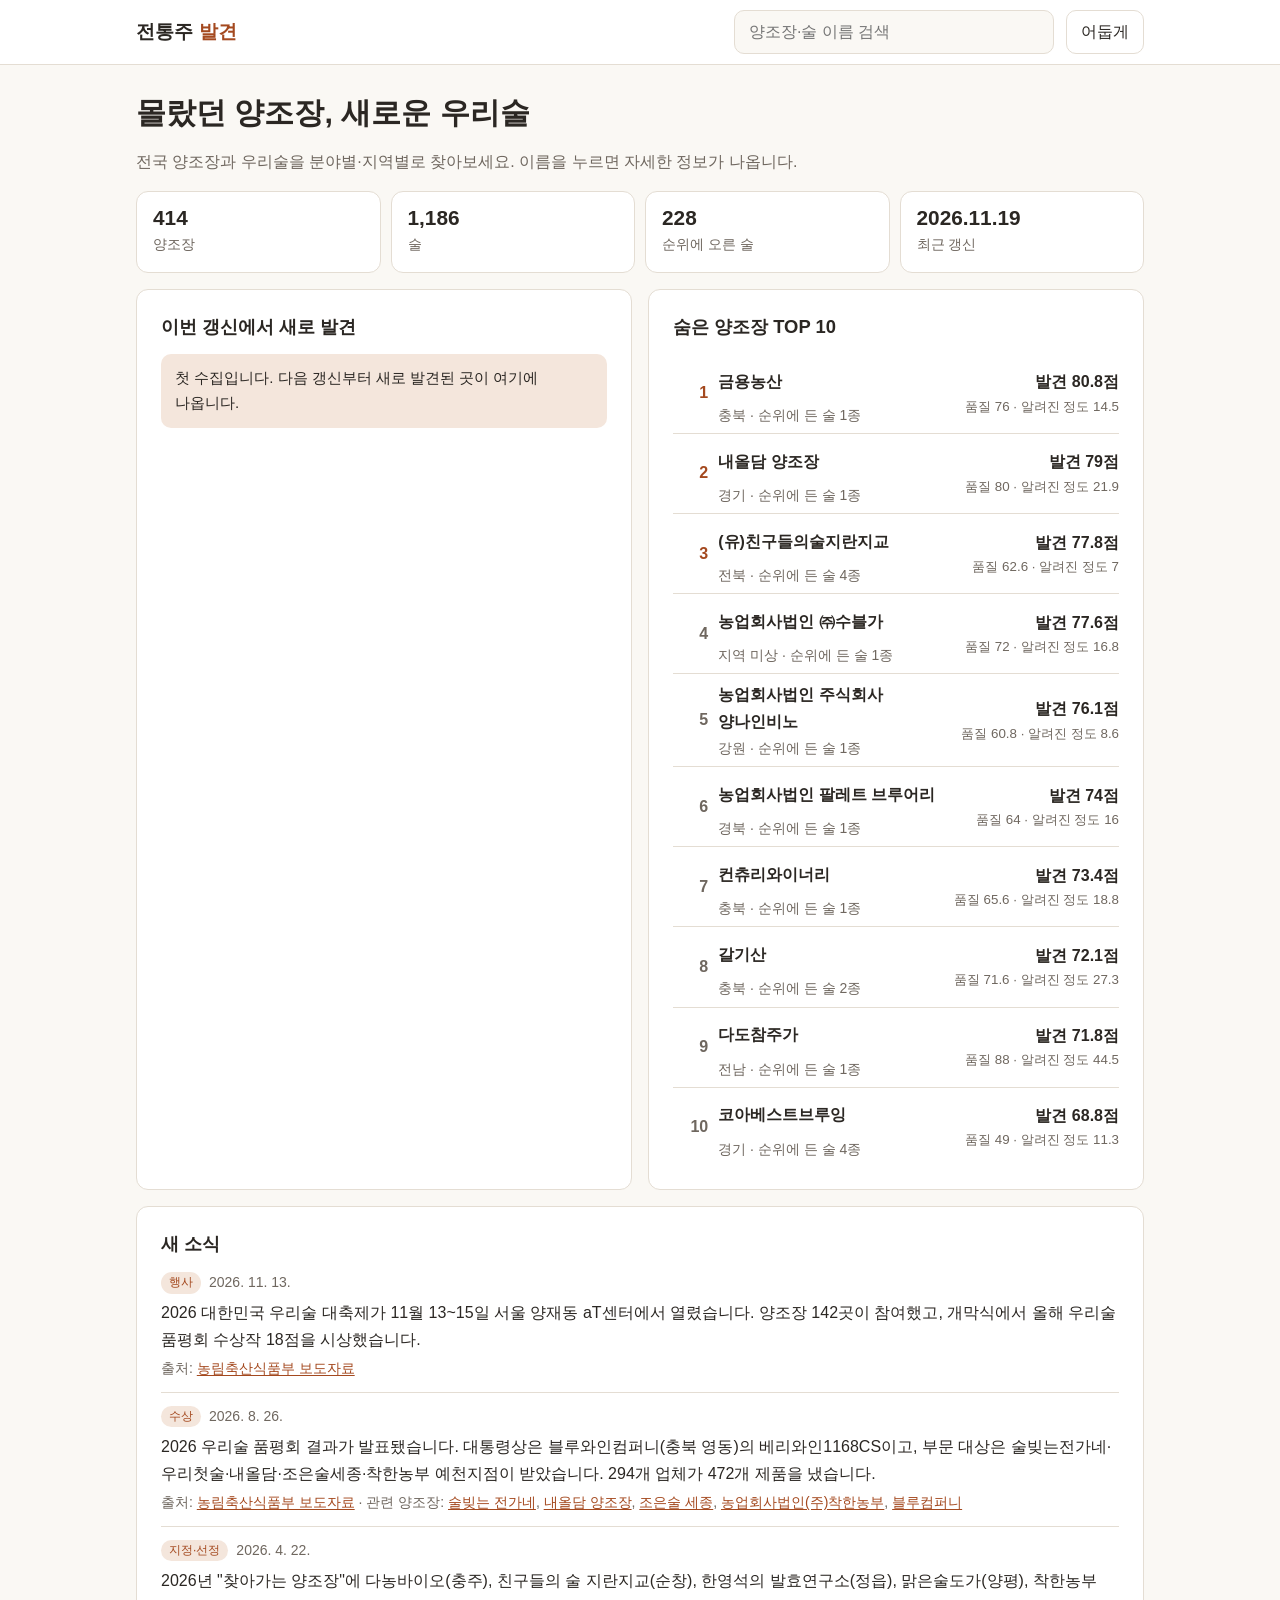
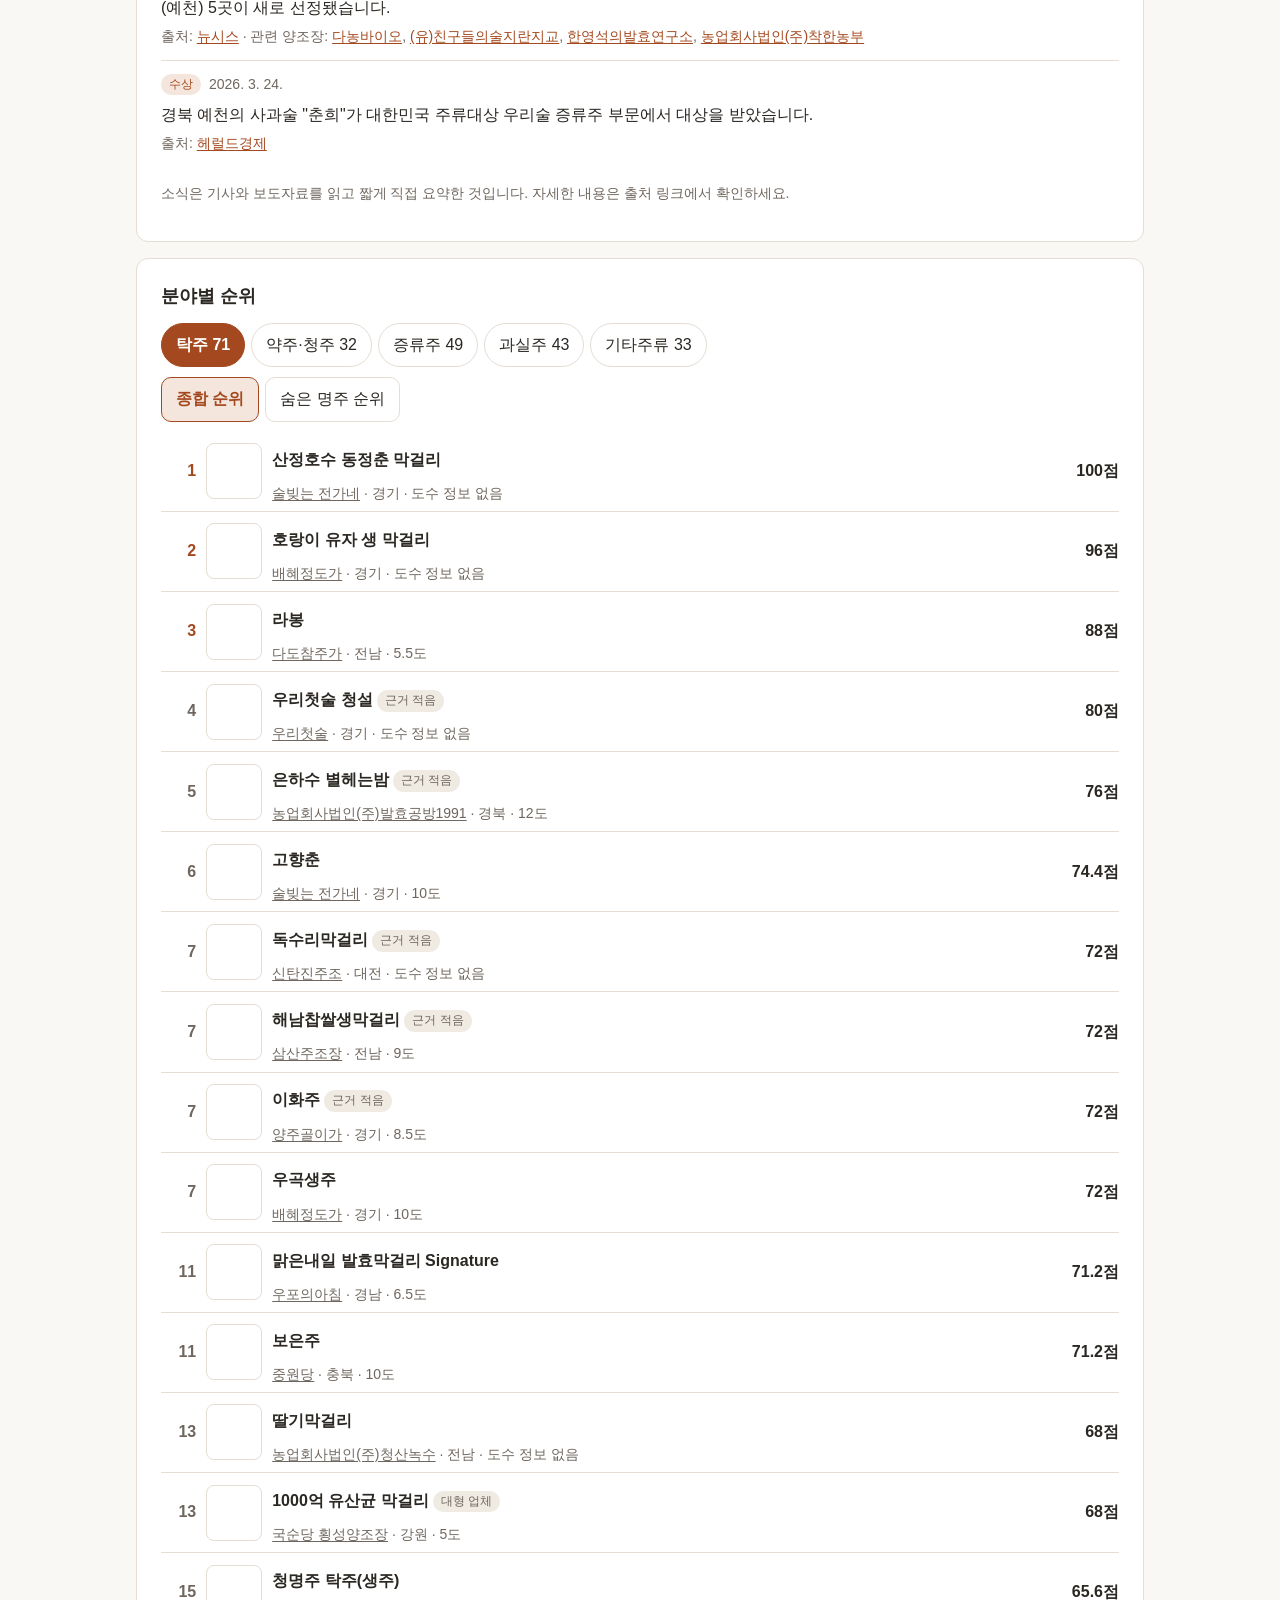
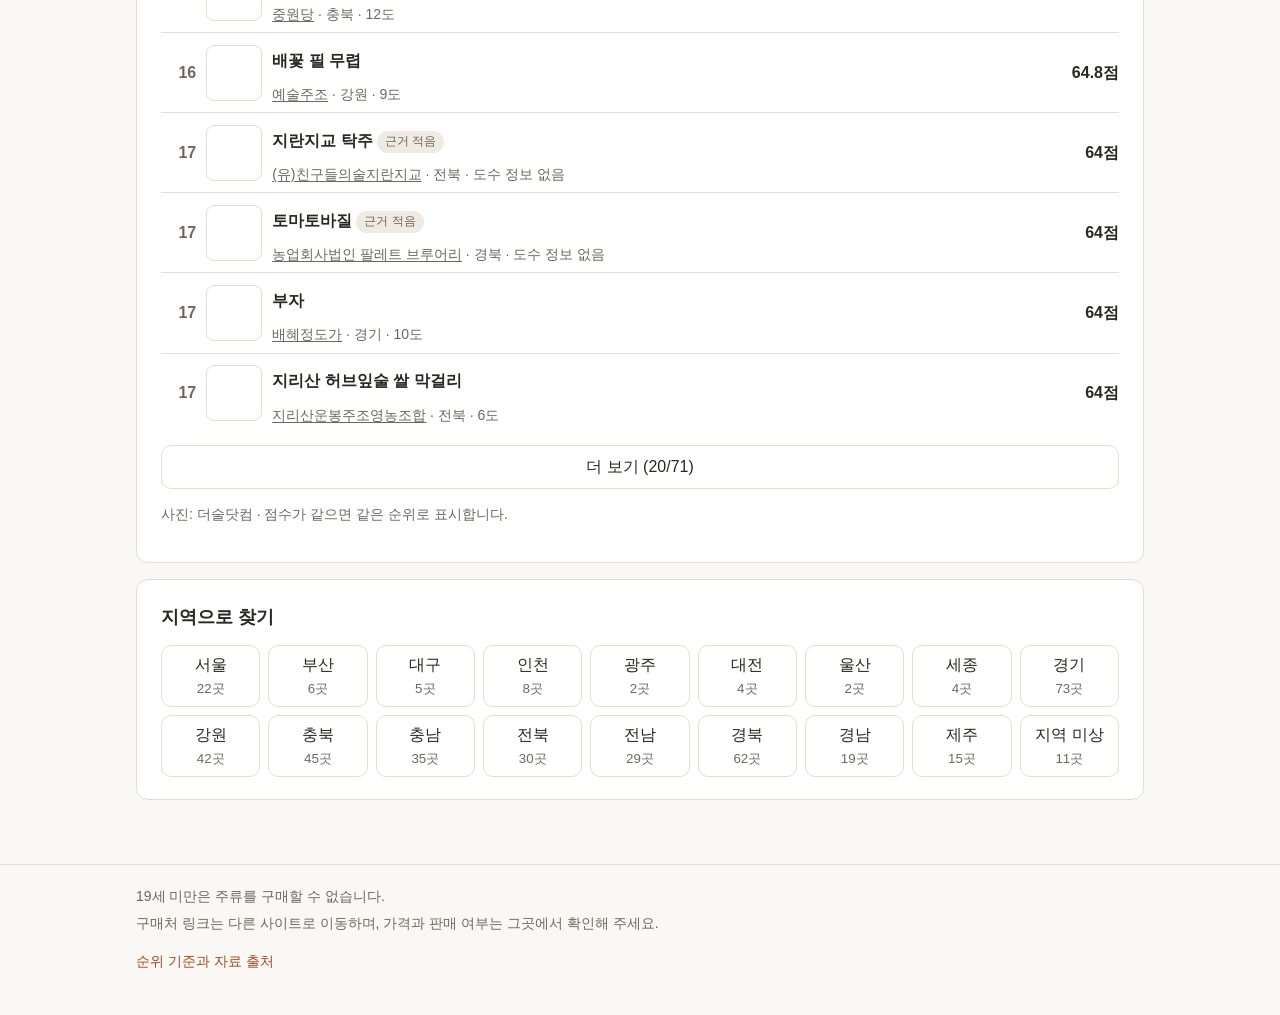
==== index.html @ 8125f9d7 "Add files via upload" ====
<!DOCTYPE html>
<html lang="ko">
<head>
  <meta charset="utf-8">
  <meta name="viewport" content="width=device-width, initial-scale=1">
  <title>전통주 발견 — 몰랐던 양조장과 우리술 찾기</title>
  <meta name="description" content="전국 양조장과 우리술을 분야별·지역별로 찾아보는 대시보드">
  <script>
    (function () {
      var theme = null;
      try { theme = localStorage.getItem('sool-theme'); } catch (e) { theme = null; }
      if (theme !== 'dark' && theme !== 'light') {
        theme = window.matchMedia && window.matchMedia('(prefers-color-scheme: dark)').matches ? 'dark' : 'light';
      }
      document.documentElement.setAttribute('data-theme', theme);
    })();
  </script>
  <link rel="icon" href="data:,">
  <link rel="stylesheet" href="css/style.css">
</head>
<body>
  <header class="site-header">
    <div class="wrap">
      <a class="site-name" href="index.html">전통주 <span>발견</span></a>
      <div class="search-box">
        <label>
          <span class="muted small" hidden>검색</span>
          <input id="search" type="search" placeholder="양조장·술 이름 검색" aria-label="양조장 또는 술 이름 검색" autocomplete="off">
        </label>
      </div>
      <button id="theme-toggle" class="icon-btn" type="button" aria-label="어두운 화면으로 바꾸기">어둡게</button>
    </div>
  </header>

  <main id="main">
    <div class="wrap">
      <h1>몰랐던 양조장, 새로운 우리술</h1>
      <p class="muted" id="lead">자료를 불러오는 중입니다…</p>

      <section id="search-results" class="card" hidden aria-live="polite"></section>

      <section class="summary" id="summary" aria-label="요약"></section>

      <div class="grid-2">
        <section class="card" aria-labelledby="h-new">
          <h2 id="h-new">이번 갱신에서 새로 발견</h2>
          <div id="new-found"></div>
        </section>
        <section class="card" aria-labelledby="h-hidden">
          <h2 id="h-hidden">숨은 양조장 TOP 10</h2>
          <div id="hidden-breweries"></div>
        </section>
      </div>

      <section class="card" aria-labelledby="h-news">
        <h2 id="h-news">새 소식</h2>
        <div id="news"></div>
      </section>

      <section class="card" aria-labelledby="h-rank">
        <h2 id="h-rank">분야별 순위</h2>
        <div class="tabs" id="cat-tabs" role="tablist" aria-label="분야"></div>
        <div class="tabs sub" id="mode-tabs" role="tablist" aria-label="순위 종류"></div>
        <div id="rank-panel" role="tabpanel" tabindex="0"></div>
      </section>

      <section class="card" aria-labelledby="h-region">
        <h2 id="h-region">지역으로 찾기</h2>
        <div class="region-grid" id="region-grid"></div>
        <div id="region-result" aria-live="polite"></div>
      </section>
    </div>
  </main>

  <footer class="site-footer">
    <div class="wrap">
      <p>19세 미만은 주류를 구매할 수 없습니다.</p>
      <p>구매처 링크는 다른 사이트로 이동하며, 가격과 판매 여부는 그곳에서 확인해 주세요.</p>
      <a href="about.html">순위 기준과 자료 출처</a>
    </div>
  </footer>

  <script type="module" src="js/main-index.js"></script>
</body>
</html>
---- css/style.css ----
:root {
  --bg: #faf8f4;
  --card-bg: #ffffff;
  --text: #2b2723;
  --muted: #6f675f;
  --accent: #a4491f;
  --accent-soft: #f4e6dc;
  --border: #e4ddd3;
  --badge-bg: #efeae2;
  --focus: #1f5fa4;
  --photo-bg: #ffffff;
}

[data-theme='dark'] {
  --bg: #1b1917;
  --card-bg: #24211e;
  --text: #ebe6df;
  --muted: #a69d92;
  --accent: #e6935f;
  --accent-soft: #3a2a20;
  --border: #3a3530;
  --badge-bg: #322e2a;
  --focus: #8dbcf0;
  --photo-bg: #f3efe9;
}

* {
  box-sizing: border-box;
}

html {
  -webkit-text-size-adjust: 100%;
}

body {
  margin: 0;
  background: var(--bg);
  color: var(--text);
  font-family: -apple-system, BlinkMacSystemFont, 'Apple SD Gothic Neo', 'Pretendard', 'Noto Sans KR', sans-serif;
  font-size: 1rem;
  line-height: 1.65;
  word-break: keep-all;
  overflow-wrap: anywhere;
}

a {
  color: var(--accent);
  text-decoration: none;
}

a:hover {
  text-decoration: underline;
}

:focus-visible {
  outline: 3px solid var(--focus);
  outline-offset: 2px;
  border-radius: 4px;
}

.wrap {
  max-width: 1040px;
  margin: 0 auto;
  padding: 0 16px;
}

/* 머리 */
.site-header {
  border-bottom: 1px solid var(--border);
  background: var(--card-bg);
}

.site-header .wrap {
  display: flex;
  flex-wrap: wrap;
  align-items: center;
  gap: 8px 12px;
  padding-top: 10px;
  padding-bottom: 10px;
}

.site-name {
  display: inline-flex;
  align-items: center;
  gap: 0.3em;
  min-height: 44px;
  margin-right: auto;
  color: var(--text);
  font-size: 1.2rem;
  font-weight: 700;
}

.site-name span {
  color: var(--accent);
}

.search-box {
  order: 3;
  flex: 1 1 100%;
}

.search-box input {
  width: 100%;
  min-height: 44px;
  padding: 8px 14px;
  border: 1px solid var(--border);
  border-radius: 10px;
  background: var(--bg);
  color: var(--text);
  font: inherit;
}

.icon-btn,
.btn {
  min-height: 44px;
  padding: 8px 14px;
  border: 1px solid var(--border);
  border-radius: 10px;
  background: var(--card-bg);
  color: var(--text);
  font: inherit;
  cursor: pointer;
}

.btn:hover,
.icon-btn:hover {
  border-color: var(--accent);
}

main {
  padding: 20px 0 48px;
}

h1 {
  margin: 8px 0 4px;
  font-size: 1.6rem;
  line-height: 1.3;
}

h2 {
  margin: 0 0 12px;
  font-size: 1.15rem;
}

h3 {
  margin: 20px 0 8px;
  font-size: 1rem;
}

.muted {
  color: var(--muted);
}

.small {
  font-size: 0.875rem;
}

/* 요약 줄 */
.summary {
  display: grid;
  grid-template-columns: repeat(2, minmax(0, 1fr));
  gap: 10px;
  margin-bottom: 16px;
}

.stat {
  padding: 14px 16px;
  border: 1px solid var(--border);
  border-radius: 12px;
  background: var(--card-bg);
}

.stat b {
  display: block;
  font-size: clamp(1.05rem, 5.2vw, 1.3rem);
  line-height: 1.2;
  font-variant-numeric: tabular-nums;
}

.stat span {
  color: var(--muted);
  font-size: 0.875rem;
}

/* 카드 */
.card {
  margin-bottom: 16px;
  padding: 18px 16px;
  border: 1px solid var(--border);
  border-radius: 12px;
  background: var(--card-bg);
}

.grid-2 {
  display: grid;
  grid-template-columns: minmax(0, 1fr);
  gap: 16px;
}

.grid-2 .card {
  margin-bottom: 0;
}

.grid-2 {
  margin-bottom: 16px;
}

.notice {
  margin: 0;
  padding: 12px 14px;
  border-radius: 10px;
  background: var(--accent-soft);
  font-size: 0.9375rem;
}

/* 탭 */
.tabs {
  display: flex;
  gap: 6px;
  margin-bottom: 10px;
  overflow-x: auto;
  -webkit-overflow-scrolling: touch;
}

.tab {
  flex: 0 0 auto;
  min-height: 44px;
  padding: 8px 14px;
  border: 1px solid var(--border);
  border-radius: 999px;
  background: var(--card-bg);
  color: var(--text);
  font: inherit;
  cursor: pointer;
  white-space: nowrap;
}

.tab[aria-selected='true'] {
  border-color: var(--accent);
  background: var(--accent);
  color: var(--card-bg);
  font-weight: 600;
}

.tabs.sub .tab {
  border-radius: 10px;
}

.tabs.sub .tab[aria-selected='true'] {
  background: var(--accent-soft);
  color: var(--accent);
}

/* 순위 목록 */
.rank-list {
  margin: 0;
  padding: 0;
  list-style: none;
}

.rank-row {
  display: grid;
  grid-template-columns: 1.6rem minmax(0, 1fr);
  gap: 4px 10px;
  align-items: center;
  padding: 6px 0;
  border-top: 1px solid var(--border);
}

.rank-row:first-child {
  border-top: 0;
}

.rank-no {
  color: var(--muted);
  font-weight: 700;
  font-variant-numeric: tabular-nums;
  text-align: right;
}

.rank-row:nth-child(-n + 3) .rank-no {
  color: var(--accent);
}

/* 좁은 화면: 점수를 이름 아래에 둔다. 넓은 화면에서는 오른쪽 끝으로 보낸다. */
.rank-row.with-thumb {
  grid-template-columns: 1.6rem 48px minmax(0, 1fr);
  align-items: center;
}

.rank-row.with-thumb .rank-no,
.rank-row.with-thumb .thumb {
  grid-row: 1 / span 2;
}

.rank-row.with-thumb .score {
  grid-column: 3;
  text-align: left;
  color: var(--accent);
  font-size: 0.9375rem;
}

.thumb {
  display: block;
  width: 48px;
  height: 48px;
  border: 1px solid var(--border);
  border-radius: 8px;
  background: var(--photo-bg);
  overflow: hidden;
}

.thumb img,
.photo-frame img {
  display: block;
  width: 100%;
  height: 100%;
  object-fit: contain;
}

.photo {
  margin: 0 0 16px;
}

.photo-frame {
  display: block;
  width: 100%;
  max-width: 240px;
  aspect-ratio: 1 / 1;
  margin-bottom: 4px;
  border: 1px solid var(--border);
  border-radius: 12px;
  background: var(--photo-bg);
  overflow: hidden;
}

.rank-main a.name {
  display: inline-flex;
  align-items: center;
  min-height: 44px;
  padding: 2px 0;
  color: var(--text);
  font-weight: 600;
}

.rank-meta {
  color: var(--muted);
  font-size: 0.875rem;
}

.rank-meta a {
  color: var(--muted);
  text-decoration: underline;
  text-underline-offset: 2px;
}

.score {
  font-weight: 700;
  font-variant-numeric: tabular-nums;
  text-align: right;
  white-space: nowrap;
}

.rank-row > .score {
  grid-column: 2;
  text-align: left;
  white-space: normal;
  color: var(--accent);
  font-size: 0.9375rem;
}

.score small {
  display: block;
  white-space: normal;
  color: var(--muted);
  font-weight: 400;
}

.badge {
  display: inline-block;
  margin-left: 4px;
  padding: 1px 8px;
  border-radius: 999px;
  background: var(--badge-bg);
  color: var(--muted);
  font-size: 0.75rem;
  font-weight: 500;
  vertical-align: middle;
  white-space: nowrap;
}

.badge.accent {
  background: var(--accent-soft);
  color: var(--accent);
}

.more {
  display: block;
  width: 100%;
  margin-top: 12px;
}

/* 소식 */
.news-list {
  margin: 0;
  padding: 0;
  list-style: none;
}

.news-item {
  padding: 12px 0;
  border-top: 1px solid var(--border);
}

.news-item:first-child {
  border-top: 0;
  padding-top: 0;
}

.news-head {
  display: flex;
  flex-wrap: wrap;
  align-items: center;
  gap: 8px;
}

.news-head .badge {
  margin-left: 0;
}

.news-summary {
  margin: 6px 0 4px;
}

.news-item p:last-child {
  margin: 0;
}

.news-item a {
  text-decoration: underline;
  text-underline-offset: 2px;
}

/* 지역 */
.region-grid {
  display: grid;
  grid-template-columns: repeat(auto-fill, minmax(96px, 1fr));
  gap: 8px;
}

.region-btn {
  display: flex;
  flex-direction: column;
  align-items: center;
  justify-content: center;
  min-height: 56px;
  padding: 6px;
  border: 1px solid var(--border);
  border-radius: 10px;
  background: var(--card-bg);
  color: var(--text);
  font: inherit;
  cursor: pointer;
}

.region-btn small {
  color: var(--muted);
}

.region-btn[aria-pressed='true'] {
  border-color: var(--accent);
  background: var(--accent-soft);
}

.plain-list {
  margin: 12px 0 0;
  padding: 0;
  list-style: none;
}

.plain-list li {
  display: flex;
  flex-wrap: wrap;
  align-items: center;
  justify-content: space-between;
  gap: 2px 12px;
  min-height: 44px;
  padding: 8px 0;
  border-top: 1px solid var(--border);
}

.plain-list li:first-child {
  border-top: 0;
}

/* 상세 화면 */
.back {
  display: inline-flex;
  align-items: center;
  min-height: 44px;
}

.facts {
  display: grid;
  grid-template-columns: 6.5rem 1fr;
  gap: 8px 12px;
  margin: 0;
}

.facts dt {
  color: var(--muted);
}

.facts dd {
  margin: 0;
}

.table-wrap {
  overflow-x: auto;
}

table {
  width: 100%;
  border-collapse: collapse;
  font-size: 0.9375rem;
}

th,
td {
  padding: 8px 10px;
  border-bottom: 1px solid var(--border);
  text-align: left;
  vertical-align: top;
}

th {
  color: var(--muted);
  font-weight: 600;
  white-space: nowrap;
}

.bar {
  height: 8px;
  border-radius: 999px;
  background: var(--badge-bg);
  overflow: hidden;
}

.bar i {
  display: block;
  height: 100%;
  border-radius: 999px;
  background: var(--accent);
}

.sources {
  font-size: 0.875rem;
}

/* 바닥 */
.site-footer {
  border-top: 1px solid var(--border);
  padding: 20px 0 32px;
  color: var(--muted);
  font-size: 0.875rem;
}

.site-footer p {
  margin: 0 0 4px;
}

.site-footer a {
  display: inline-flex;
  align-items: center;
  min-height: 44px;
}

@media (min-width: 480px) {
  .rank-row {
    grid-template-columns: 2.2rem minmax(0, 1fr) auto;
  }

  .rank-row > .score {
    grid-column: auto;
    text-align: right;
    color: var(--text);
    font-size: 1rem;
  }

  .rank-row.with-thumb {
    grid-template-columns: 2.2rem 56px minmax(0, 1fr) auto;
  }

  .rank-row.with-thumb .rank-no,
  .rank-row.with-thumb .thumb {
    grid-row: auto;
  }

  .rank-row.with-thumb .score {
    grid-column: auto;
    text-align: right;
    color: var(--text);
    font-size: 1rem;
  }

  .thumb {
    width: 56px;
    height: 56px;
  }
}

@media (min-width: 720px) {
  .search-box {
    order: 0;
    flex: 0 1 320px;
  }

  .summary {
    grid-template-columns: repeat(4, minmax(0, 1fr));
  }

  .grid-2 {
    grid-template-columns: minmax(0, 1fr) minmax(0, 1fr);
  }

  h1 {
    font-size: 1.9rem;
  }

  .card {
    padding: 22px 24px;
  }
}

@media (prefers-reduced-motion: reduce) {
  * {
    scroll-behavior: auto !important;
    transition: none !important;
    animation: none !important;
  }
}
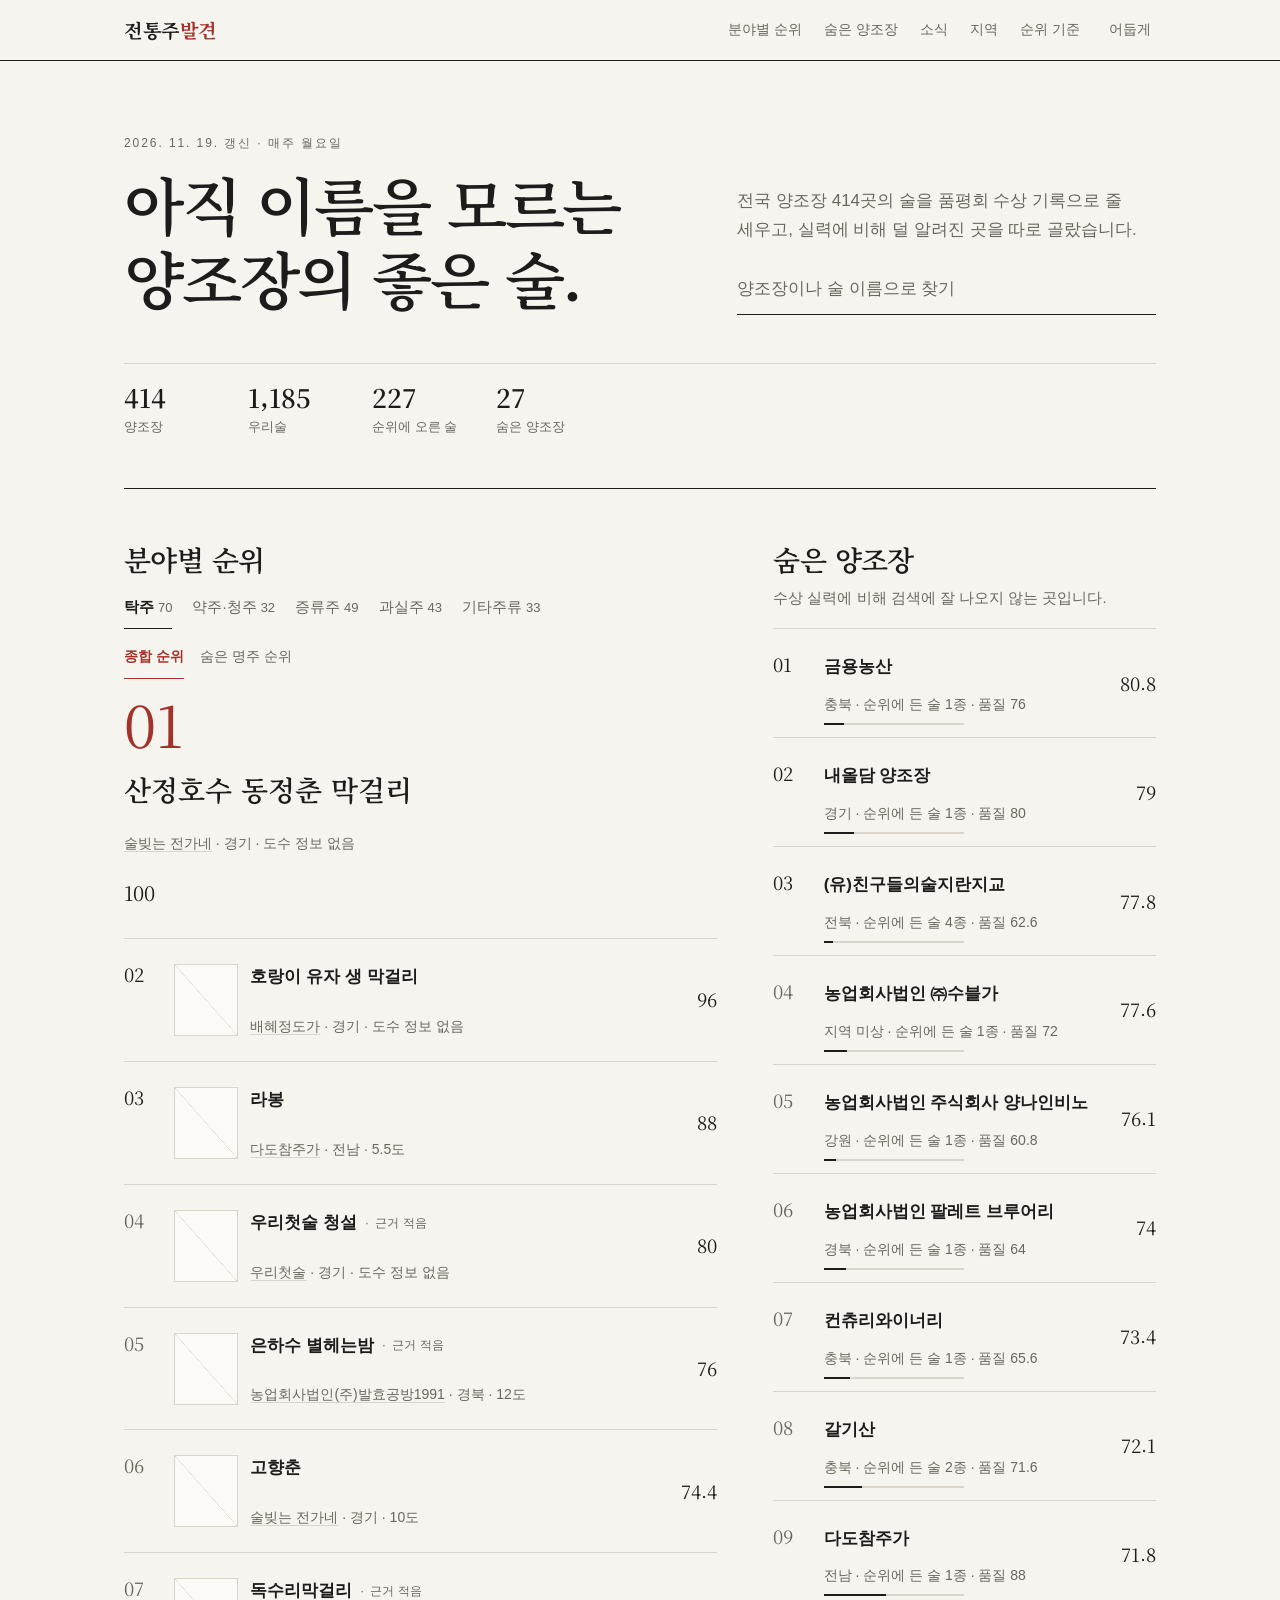
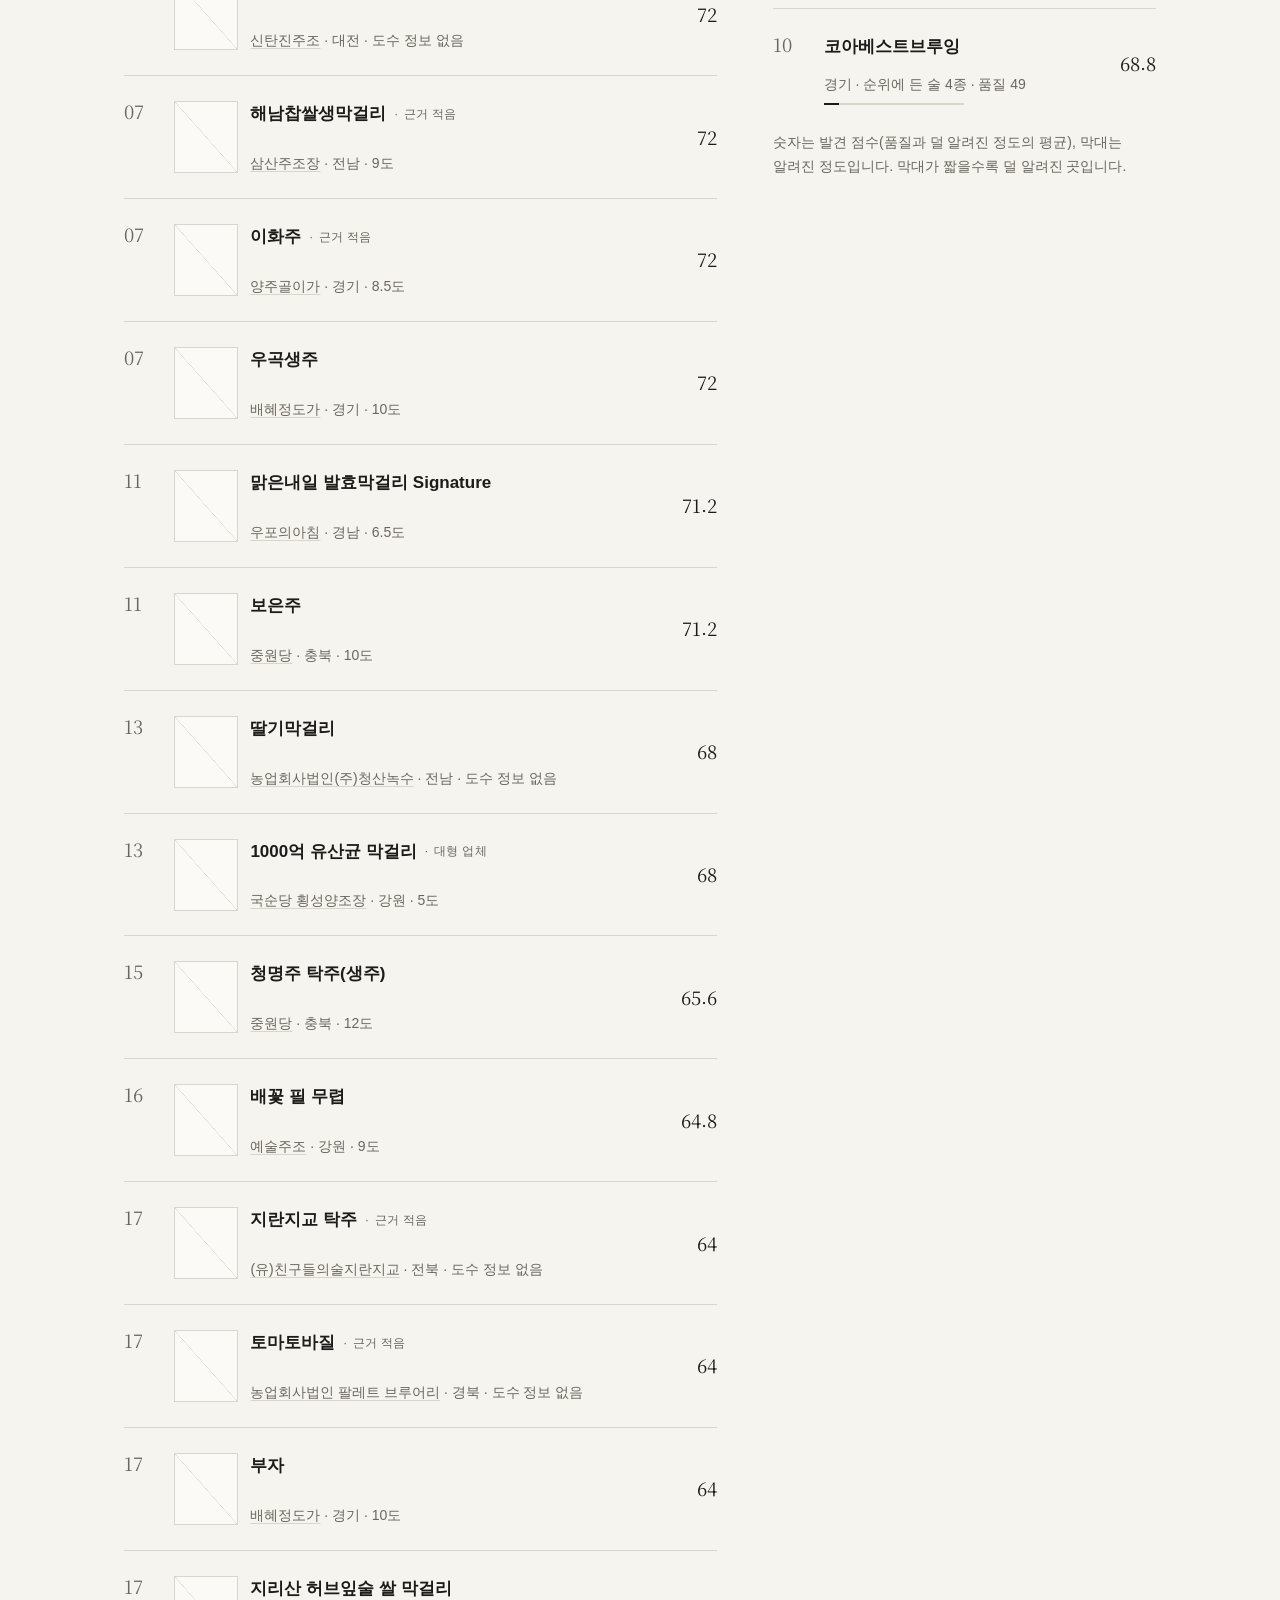
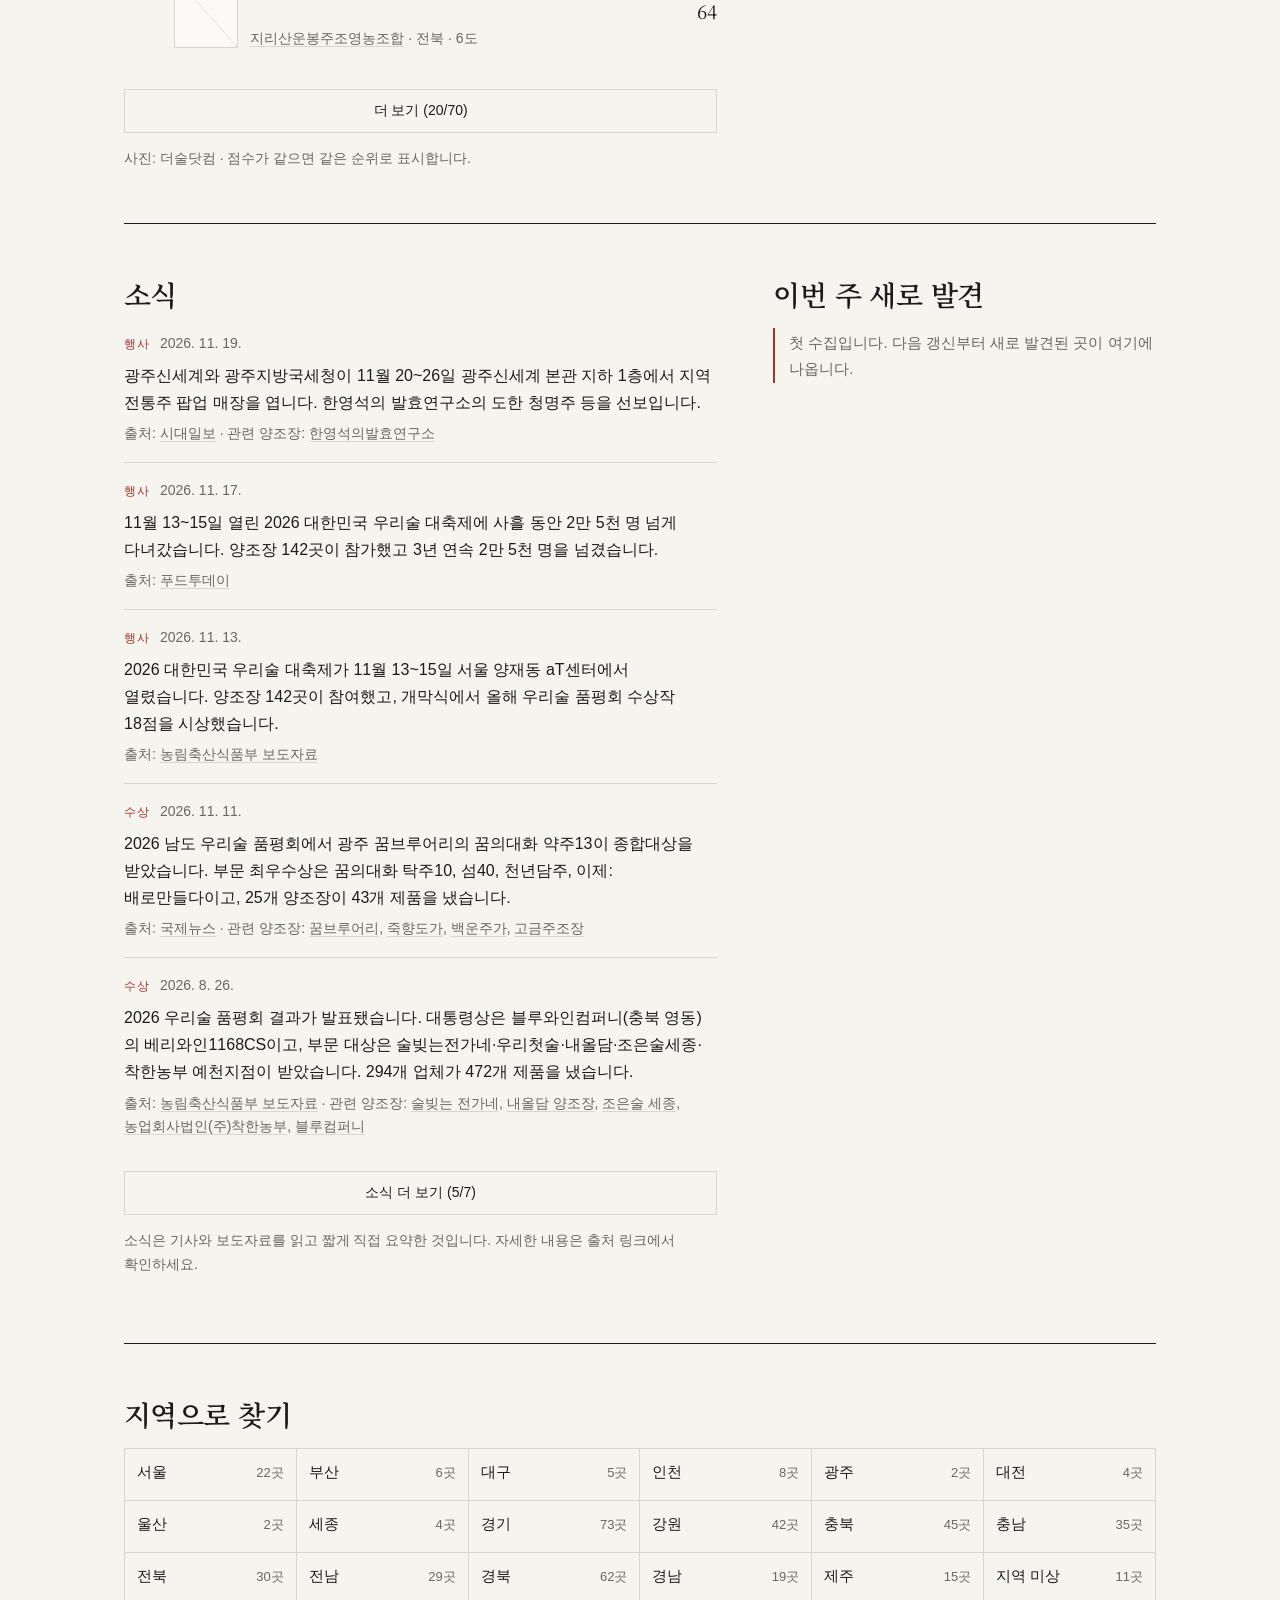
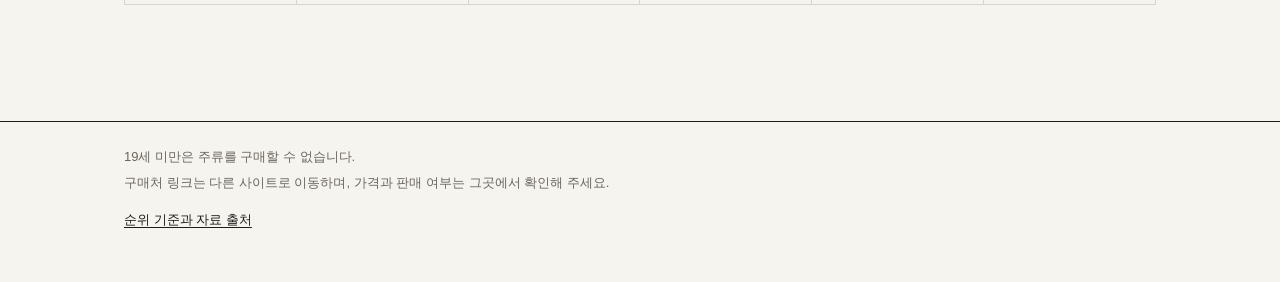
==== commit 536e88ab: "디자인 새로 고침(지면 스타일), 양조장 번호 고침" ====
--- a/index.html
+++ b/index.html
@@ -16,53 +16,72 @@
     })();
   </script>
   <link rel="icon" href="data:,">
+  <link rel="preconnect" href="https://fonts.googleapis.com">
+  <link rel="preconnect" href="https://fonts.gstatic.com" crossorigin>
+  <link rel="stylesheet" href="https://fonts.googleapis.com/css2?family=Noto+Serif+KR:wght@500;600;700&display=swap">
   <link rel="stylesheet" href="css/style.css">
 </head>
 <body>
   <header class="site-header">
     <div class="wrap">
       <a class="site-name" href="index.html">전통주 <span>발견</span></a>
-      <div class="search-box">
-        <label>
-          <span class="muted small" hidden>검색</span>
-          <input id="search" type="search" placeholder="양조장·술 이름 검색" aria-label="양조장 또는 술 이름 검색" autocomplete="off">
-        </label>
-      </div>
+      <nav class="site-nav" aria-label="바로가기">
+        <a href="#h-rank">분야별 순위</a>
+        <a href="#h-hidden">숨은 양조장</a>
+        <a href="#h-news">소식</a>
+        <a href="#h-region">지역</a>
+        <a href="about.html">순위 기준</a>
+      </nav>
       <button id="theme-toggle" class="icon-btn" type="button" aria-label="어두운 화면으로 바꾸기">어둡게</button>
     </div>
   </header>
 
   <main id="main">
     <div class="wrap">
-      <h1>몰랐던 양조장, 새로운 우리술</h1>
-      <p class="muted" id="lead">자료를 불러오는 중입니다…</p>
+      <div class="hero">
+        <div>
+          <p class="kicker" id="kicker">&nbsp;</p>
+          <h1>아직 이름을 모르는<br>양조장의 좋은 술.</h1>
+        </div>
+        <div>
+          <p class="lead" id="lead">자료를 불러오는 중입니다…</p>
+          <label class="search-box">
+            <input id="search" type="search" placeholder="양조장이나 술 이름으로 찾기" aria-label="양조장 또는 술 이름 검색" autocomplete="off">
+          </label>
+        </div>
+        <section class="summary" id="summary" aria-label="요약"></section>
+      </div>
 
       <section id="search-results" class="card" hidden aria-live="polite"></section>
 
-      <section class="summary" id="summary" aria-label="요약"></section>
-
-      <div class="grid-2">
-        <section class="card" aria-labelledby="h-new">
-          <h2 id="h-new">이번 갱신에서 새로 발견</h2>
-          <div id="new-found"></div>
+      <div class="cols cols-wrap">
+        <section class="card" aria-labelledby="h-rank">
+          <div class="section-head">
+            <h2 id="h-rank">분야별 순위</h2>
+          </div>
+          <div class="tabs" id="cat-tabs" role="tablist" aria-label="분야"></div>
+          <div class="tabs sub" id="mode-tabs" role="tablist" aria-label="순위 종류"></div>
+          <div id="rank-panel" role="tabpanel" tabindex="0"></div>
         </section>
         <section class="card" aria-labelledby="h-hidden">
-          <h2 id="h-hidden">숨은 양조장 TOP 10</h2>
+          <div class="section-head">
+            <h2 id="h-hidden">숨은 양조장</h2>
+          </div>
+          <p class="section-note">수상 실력에 비해 검색에 잘 나오지 않는 곳입니다.</p>
           <div id="hidden-breweries"></div>
         </section>
       </div>
 
-      <section class="card" aria-labelledby="h-news">
-        <h2 id="h-news">새 소식</h2>
-        <div id="news"></div>
-      </section>
-
-      <section class="card" aria-labelledby="h-rank">
-        <h2 id="h-rank">분야별 순위</h2>
-        <div class="tabs" id="cat-tabs" role="tablist" aria-label="분야"></div>
-        <div class="tabs sub" id="mode-tabs" role="tablist" aria-label="순위 종류"></div>
-        <div id="rank-panel" role="tabpanel" tabindex="0"></div>
-      </section>
+      <div class="grid-2 grid-wrap">
+        <section class="card" aria-labelledby="h-news">
+          <h2 id="h-news">소식</h2>
+          <div id="news"></div>
+        </section>
+        <section class="card" aria-labelledby="h-new">
+          <h2 id="h-new">이번 주 새로 발견</h2>
+          <div id="new-found"></div>
+        </section>
+      </div>
 
       <section class="card" aria-labelledby="h-region">
         <h2 id="h-region">지역으로 찾기</h2>
--- a/css/style.css
+++ b/css/style.css
@@ -1,641 +1,976 @@
-:root {
-  --bg: #faf8f4;
-  --card-bg: #ffffff;
-  --text: #2b2723;
-  --muted: #6f675f;
-  --accent: #a4491f;
-  --accent-soft: #f4e6dc;
-  --border: #e4ddd3;
-  --badge-bg: #efeae2;
-  --focus: #1f5fa4;
-  --photo-bg: #ffffff;
-}
-
-[data-theme='dark'] {
-  --bg: #1b1917;
-  --card-bg: #24211e;
-  --text: #ebe6df;
-  --muted: #a69d92;
-  --accent: #e6935f;
-  --accent-soft: #3a2a20;
-  --border: #3a3530;
-  --badge-bg: #322e2a;
-  --focus: #8dbcf0;
-  --photo-bg: #f3efe9;
-}
-
-* {
-  box-sizing: border-box;
-}
-
-html {
-  -webkit-text-size-adjust: 100%;
-}
-
-body {
-  margin: 0;
-  background: var(--bg);
-  color: var(--text);
-  font-family: -apple-system, BlinkMacSystemFont, 'Apple SD Gothic Neo', 'Pretendard', 'Noto Sans KR', sans-serif;
-  font-size: 1rem;
-  line-height: 1.65;
-  word-break: keep-all;
-  overflow-wrap: anywhere;
-}
-
-a {
-  color: var(--accent);
-  text-decoration: none;
-}
-
-a:hover {
-  text-decoration: underline;
-}
-
-:focus-visible {
-  outline: 3px solid var(--focus);
-  outline-offset: 2px;
-  border-radius: 4px;
-}
-
-.wrap {
-  max-width: 1040px;
-  margin: 0 auto;
-  padding: 0 16px;
-}
-
-/* 머리 */
-.site-header {
-  border-bottom: 1px solid var(--border);
-  background: var(--card-bg);
-}
-
-.site-header .wrap {
-  display: flex;
-  flex-wrap: wrap;
-  align-items: center;
-  gap: 8px 12px;
-  padding-top: 10px;
-  padding-bottom: 10px;
-}
-
-.site-name {
-  display: inline-flex;
-  align-items: center;
-  gap: 0.3em;
-  min-height: 44px;
-  margin-right: auto;
-  color: var(--text);
-  font-size: 1.2rem;
-  font-weight: 700;
-}
-
-.site-name span {
-  color: var(--accent);
-}
-
-.search-box {
-  order: 3;
-  flex: 1 1 100%;
-}
-
-.search-box input {
-  width: 100%;
-  min-height: 44px;
-  padding: 8px 14px;
-  border: 1px solid var(--border);
-  border-radius: 10px;
-  background: var(--bg);
-  color: var(--text);
-  font: inherit;
-}
-
-.icon-btn,
-.btn {
-  min-height: 44px;
-  padding: 8px 14px;
-  border: 1px solid var(--border);
-  border-radius: 10px;
-  background: var(--card-bg);
-  color: var(--text);
-  font: inherit;
-  cursor: pointer;
-}
-
-.btn:hover,
-.icon-btn:hover {
-  border-color: var(--accent);
-}
-
-main {
-  padding: 20px 0 48px;
-}
-
-h1 {
-  margin: 8px 0 4px;
-  font-size: 1.6rem;
-  line-height: 1.3;
-}
-
-h2 {
-  margin: 0 0 12px;
-  font-size: 1.15rem;
-}
-
-h3 {
-  margin: 20px 0 8px;
-  font-size: 1rem;
-}
-
-.muted {
-  color: var(--muted);
-}
-
-.small {
-  font-size: 0.875rem;
-}
-
-/* 요약 줄 */
-.summary {
-  display: grid;
-  grid-template-columns: repeat(2, minmax(0, 1fr));
-  gap: 10px;
-  margin-bottom: 16px;
-}
-
-.stat {
-  padding: 14px 16px;
-  border: 1px solid var(--border);
-  border-radius: 12px;
-  background: var(--card-bg);
-}
-
-.stat b {
-  display: block;
-  font-size: clamp(1.05rem, 5.2vw, 1.3rem);
-  line-height: 1.2;
-  font-variant-numeric: tabular-nums;
-}
-
-.stat span {
-  color: var(--muted);
-  font-size: 0.875rem;
-}
-
-/* 카드 */
-.card {
-  margin-bottom: 16px;
-  padding: 18px 16px;
-  border: 1px solid var(--border);
-  border-radius: 12px;
-  background: var(--card-bg);
-}
-
-.grid-2 {
-  display: grid;
-  grid-template-columns: minmax(0, 1fr);
-  gap: 16px;
-}
-
-.grid-2 .card {
-  margin-bottom: 0;
-}
-
-.grid-2 {
-  margin-bottom: 16px;
-}
-
-.notice {
-  margin: 0;
-  padding: 12px 14px;
-  border-radius: 10px;
-  background: var(--accent-soft);
-  font-size: 0.9375rem;
-}
-
-/* 탭 */
-.tabs {
-  display: flex;
-  gap: 6px;
-  margin-bottom: 10px;
-  overflow-x: auto;
-  -webkit-overflow-scrolling: touch;
-}
-
-.tab {
-  flex: 0 0 auto;
-  min-height: 44px;
-  padding: 8px 14px;
-  border: 1px solid var(--border);
-  border-radius: 999px;
-  background: var(--card-bg);
-  color: var(--text);
-  font: inherit;
-  cursor: pointer;
-  white-space: nowrap;
-}
-
-.tab[aria-selected='true'] {
-  border-color: var(--accent);
-  background: var(--accent);
-  color: var(--card-bg);
-  font-weight: 600;
-}
-
-.tabs.sub .tab {
-  border-radius: 10px;
-}
-
-.tabs.sub .tab[aria-selected='true'] {
-  background: var(--accent-soft);
-  color: var(--accent);
-}
-
-/* 순위 목록 */
-.rank-list {
-  margin: 0;
-  padding: 0;
-  list-style: none;
-}
-
-.rank-row {
-  display: grid;
-  grid-template-columns: 1.6rem minmax(0, 1fr);
-  gap: 4px 10px;
-  align-items: center;
-  padding: 6px 0;
-  border-top: 1px solid var(--border);
-}
-
-.rank-row:first-child {
-  border-top: 0;
-}
-
-.rank-no {
-  color: var(--muted);
-  font-weight: 700;
-  font-variant-numeric: tabular-nums;
-  text-align: right;
-}
-
-.rank-row:nth-child(-n + 3) .rank-no {
-  color: var(--accent);
-}
-
-/* 좁은 화면: 점수를 이름 아래에 둔다. 넓은 화면에서는 오른쪽 끝으로 보낸다. */
-.rank-row.with-thumb {
-  grid-template-columns: 1.6rem 48px minmax(0, 1fr);
-  align-items: center;
-}
-
-.rank-row.with-thumb .rank-no,
-.rank-row.with-thumb .thumb {
-  grid-row: 1 / span 2;
-}
-
-.rank-row.with-thumb .score {
-  grid-column: 3;
-  text-align: left;
-  color: var(--accent);
-  font-size: 0.9375rem;
-}
-
-.thumb {
-  display: block;
-  width: 48px;
-  height: 48px;
-  border: 1px solid var(--border);
-  border-radius: 8px;
-  background: var(--photo-bg);
-  overflow: hidden;
-}
-
-.thumb img,
-.photo-frame img {
-  display: block;
-  width: 100%;
-  height: 100%;
-  object-fit: contain;
-}
-
-.photo {
-  margin: 0 0 16px;
-}
-
-.photo-frame {
-  display: block;
-  width: 100%;
-  max-width: 240px;
-  aspect-ratio: 1 / 1;
-  margin-bottom: 4px;
-  border: 1px solid var(--border);
-  border-radius: 12px;
-  background: var(--photo-bg);
-  overflow: hidden;
-}
-
-.rank-main a.name {
-  display: inline-flex;
-  align-items: center;
-  min-height: 44px;
-  padding: 2px 0;
-  color: var(--text);
-  font-weight: 600;
-}
-
-.rank-meta {
-  color: var(--muted);
-  font-size: 0.875rem;
-}
-
-.rank-meta a {
-  color: var(--muted);
-  text-decoration: underline;
-  text-underline-offset: 2px;
-}
-
-.score {
-  font-weight: 700;
-  font-variant-numeric: tabular-nums;
-  text-align: right;
-  white-space: nowrap;
-}
-
-.rank-row > .score {
-  grid-column: 2;
-  text-align: left;
-  white-space: normal;
-  color: var(--accent);
-  font-size: 0.9375rem;
-}
-
-.score small {
-  display: block;
-  white-space: normal;
-  color: var(--muted);
-  font-weight: 400;
-}
-
-.badge {
-  display: inline-block;
-  margin-left: 4px;
-  padding: 1px 8px;
-  border-radius: 999px;
-  background: var(--badge-bg);
-  color: var(--muted);
-  font-size: 0.75rem;
-  font-weight: 500;
-  vertical-align: middle;
-  white-space: nowrap;
-}
-
-.badge.accent {
-  background: var(--accent-soft);
-  color: var(--accent);
-}
-
-.more {
-  display: block;
-  width: 100%;
-  margin-top: 12px;
-}
-
-/* 소식 */
-.news-list {
-  margin: 0;
-  padding: 0;
-  list-style: none;
-}
-
-.news-item {
-  padding: 12px 0;
-  border-top: 1px solid var(--border);
-}
-
-.news-item:first-child {
-  border-top: 0;
-  padding-top: 0;
-}
-
-.news-head {
-  display: flex;
-  flex-wrap: wrap;
-  align-items: center;
-  gap: 8px;
-}
-
-.news-head .badge {
-  margin-left: 0;
-}
-
-.news-summary {
-  margin: 6px 0 4px;
-}
-
-.news-item p:last-child {
-  margin: 0;
-}
-
-.news-item a {
-  text-decoration: underline;
-  text-underline-offset: 2px;
-}
-
-/* 지역 */
-.region-grid {
-  display: grid;
-  grid-template-columns: repeat(auto-fill, minmax(96px, 1fr));
-  gap: 8px;
-}
-
-.region-btn {
-  display: flex;
-  flex-direction: column;
-  align-items: center;
-  justify-content: center;
-  min-height: 56px;
-  padding: 6px;
-  border: 1px solid var(--border);
-  border-radius: 10px;
-  background: var(--card-bg);
-  color: var(--text);
-  font: inherit;
-  cursor: pointer;
-}
-
-.region-btn small {
-  color: var(--muted);
-}
-
-.region-btn[aria-pressed='true'] {
-  border-color: var(--accent);
-  background: var(--accent-soft);
-}
-
-.plain-list {
-  margin: 12px 0 0;
-  padding: 0;
-  list-style: none;
-}
-
-.plain-list li {
-  display: flex;
-  flex-wrap: wrap;
-  align-items: center;
-  justify-content: space-between;
-  gap: 2px 12px;
-  min-height: 44px;
-  padding: 8px 0;
-  border-top: 1px solid var(--border);
-}
-
-.plain-list li:first-child {
-  border-top: 0;
-}
-
-/* 상세 화면 */
-.back {
-  display: inline-flex;
-  align-items: center;
-  min-height: 44px;
-}
-
-.facts {
-  display: grid;
-  grid-template-columns: 6.5rem 1fr;
-  gap: 8px 12px;
-  margin: 0;
-}
-
-.facts dt {
-  color: var(--muted);
-}
-
-.facts dd {
-  margin: 0;
-}
-
-.table-wrap {
-  overflow-x: auto;
-}
-
-table {
-  width: 100%;
-  border-collapse: collapse;
-  font-size: 0.9375rem;
-}
-
-th,
-td {
-  padding: 8px 10px;
-  border-bottom: 1px solid var(--border);
-  text-align: left;
-  vertical-align: top;
-}
-
-th {
-  color: var(--muted);
-  font-weight: 600;
-  white-space: nowrap;
-}
-
-.bar {
-  height: 8px;
-  border-radius: 999px;
-  background: var(--badge-bg);
-  overflow: hidden;
-}
-
-.bar i {
-  display: block;
-  height: 100%;
-  border-radius: 999px;
-  background: var(--accent);
-}
-
-.sources {
-  font-size: 0.875rem;
-}
-
-/* 바닥 */
-.site-footer {
-  border-top: 1px solid var(--border);
-  padding: 20px 0 32px;
-  color: var(--muted);
-  font-size: 0.875rem;
-}
-
-.site-footer p {
-  margin: 0 0 4px;
-}
-
-.site-footer a {
-  display: inline-flex;
-  align-items: center;
-  min-height: 44px;
-}
-
-@media (min-width: 480px) {
-  .rank-row {
-    grid-template-columns: 2.2rem minmax(0, 1fr) auto;
-  }
-
-  .rank-row > .score {
-    grid-column: auto;
-    text-align: right;
-    color: var(--text);
-    font-size: 1rem;
-  }
-
-  .rank-row.with-thumb {
-    grid-template-columns: 2.2rem 56px minmax(0, 1fr) auto;
-  }
-
-  .rank-row.with-thumb .rank-no,
-  .rank-row.with-thumb .thumb {
-    grid-row: auto;
-  }
-
-  .rank-row.with-thumb .score {
-    grid-column: auto;
-    text-align: right;
-    color: var(--text);
-    font-size: 1rem;
-  }
-
-  .thumb {
-    width: 56px;
-    height: 56px;
-  }
-}
-
-@media (min-width: 720px) {
-  .search-box {
-    order: 0;
-    flex: 0 1 320px;
-  }
-
-  .summary {
-    grid-template-columns: repeat(4, minmax(0, 1fr));
-  }
-
-  .grid-2 {
-    grid-template-columns: minmax(0, 1fr) minmax(0, 1fr);
-  }
-
-  h1 {
-    font-size: 1.9rem;
-  }
-
-  .card {
-    padding: 22px 24px;
-  }
-}
-
-@media (prefers-reduced-motion: reduce) {
-  * {
-    scroll-behavior: auto !important;
-    transition: none !important;
-    animation: none !important;
-  }
-}
+/* 전통주 발견 — 지면(紙面) 스타일
+   종이색 바탕, 먹색 글자, 낙관색 하나. 상자와 둥근 모서리 대신 가는 선과 여백으로 나눈다. */
+
+:root {
+  --bg: #f6f4ef;
+  --surface: #fbfaf7;
+  --text: #1d1c1a;
+  --muted: #6b675f;
+  --line: #d9d5cc;
+  --rule: #1d1c1a;
+  --accent: #a3322a;
+  --accent-soft: #efe2dc;
+  --focus: #1f5fa4;
+  --photo-bg: #ffffff;
+  --serif: 'Noto Serif KR', 'Nanum Myeongjo', 'AppleMyungjo', serif;
+  --sans: -apple-system, BlinkMacSystemFont, 'Apple SD Gothic Neo', 'Pretendard', 'Noto Sans KR', sans-serif;
+}
+
+[data-theme='dark'] {
+  --bg: #171614;
+  --surface: #1e1c1a;
+  --text: #e9e5dd;
+  --muted: #a29b90;
+  --line: #36332e;
+  --rule: #8a847a;
+  --accent: #df7a6e;
+  --accent-soft: #3a2422;
+  --focus: #8dbcf0;
+  --photo-bg: #f1eee8;
+}
+
+* {
+  box-sizing: border-box;
+}
+
+html {
+  -webkit-text-size-adjust: 100%;
+}
+
+body {
+  margin: 0;
+  background: var(--bg);
+  color: var(--text);
+  font-family: var(--sans);
+  font-size: 1rem;
+  line-height: 1.7;
+  word-break: keep-all;
+  overflow-wrap: anywhere;
+}
+
+a {
+  color: inherit;
+  text-decoration: none;
+}
+
+main a:hover {
+  text-decoration: underline;
+  text-underline-offset: 3px;
+}
+
+/* 문장 속 링크: 줄 간격은 그대로 두고 누르는 범위만 위아래로 넓힌다. */
+main p a,
+main li a,
+main td a,
+main dd a {
+  padding: 12px 0;
+}
+
+:focus-visible {
+  outline: 2px solid var(--focus);
+  outline-offset: 3px;
+}
+
+.wrap {
+  max-width: 1080px;
+  margin: 0 auto;
+  padding: 0 16px;
+}
+
+/* ---------- 머리 ---------- */
+.site-header {
+  border-bottom: 1px solid var(--rule);
+}
+
+.site-header .wrap {
+  display: flex;
+  align-items: center;
+  gap: 8px 24px;
+  min-height: 60px;
+}
+
+.site-name {
+  display: inline-flex;
+  align-items: center;
+  min-height: 44px;
+  margin-right: auto;
+  font-family: var(--serif);
+  font-size: 1.2rem;
+  font-weight: 700;
+  letter-spacing: -0.02em;
+}
+
+.site-name span {
+  color: var(--accent);
+}
+
+.site-nav {
+  display: none;
+  gap: 22px;
+  font-size: 0.875rem;
+  color: var(--muted);
+}
+
+.site-nav a {
+  display: inline-flex;
+  align-items: center;
+  min-height: 44px;
+}
+
+.site-nav a:hover {
+  color: var(--text);
+}
+
+.icon-btn,
+.btn {
+  min-height: 44px;
+  padding: 8px 14px;
+  border: 1px solid var(--line);
+  border-radius: 0;
+  background: transparent;
+  color: var(--text);
+  font: inherit;
+  font-size: 0.875rem;
+  cursor: pointer;
+}
+
+.icon-btn {
+  border-color: transparent;
+  color: var(--muted);
+  padding: 8px 4px;
+}
+
+.btn:hover,
+.icon-btn:hover {
+  border-color: var(--text);
+  color: var(--text);
+}
+
+/* ---------- 본문 공통 ---------- */
+main {
+  padding: 0 0 64px;
+}
+
+h1,
+h2,
+h3 {
+  font-family: var(--serif);
+  font-weight: 600;
+  letter-spacing: -0.02em;
+}
+
+h1 {
+  margin: 0;
+  font-size: 1.9rem;
+  line-height: 1.25;
+}
+
+h2 {
+  margin: 0 0 16px;
+  font-size: 1.45rem;
+  line-height: 1.3;
+}
+
+h3 {
+  margin: 28px 0 10px;
+  font-size: 1.1rem;
+}
+
+.muted {
+  color: var(--muted);
+}
+
+.small {
+  font-size: 0.875rem;
+}
+
+.notice {
+  margin: 0;
+  padding: 2px 0 2px 14px;
+  border-left: 2px solid var(--accent);
+  color: var(--muted);
+  font-size: 0.9375rem;
+}
+
+/* 예전 카드는 상자 없이 굵은 선 위의 한 구역으로 쓴다. */
+.card {
+  margin: 0;
+  padding: 36px 0;
+  border-top: 1px solid var(--rule);
+}
+
+.card > h2:first-child {
+  margin-top: 0;
+}
+
+/* ---------- 첫 화면: 머리글 ---------- */
+.hero {
+  display: grid;
+  gap: 24px;
+  padding: 44px 0 36px;
+}
+
+.kicker {
+  margin: 0 0 14px;
+  color: var(--muted);
+  font-size: 0.75rem;
+  letter-spacing: 0.16em;
+}
+
+.hero h1 {
+  font-size: clamp(2rem, 7.6vw, 3.9rem);
+  line-height: 1.18;
+  letter-spacing: -0.035em;
+}
+
+.hero .lead {
+  margin: 0;
+  max-width: 34em;
+  color: var(--muted);
+  font-size: 1.0625rem;
+}
+
+.search-box {
+  display: block;
+  margin-top: 20px;
+  max-width: 520px;
+}
+
+.search-box input {
+  width: 100%;
+  min-height: 48px;
+  padding: 10px 0;
+  border: 0;
+  border-bottom: 1px solid var(--text);
+  border-radius: 0;
+  background: transparent;
+  color: var(--text);
+  font: inherit;
+  font-size: 1.0625rem;
+}
+
+.search-box input::placeholder {
+  color: var(--muted);
+}
+
+.search-box input:focus-visible {
+  outline: none;
+  border-bottom-width: 2px;
+  border-bottom-color: var(--accent);
+}
+
+.summary {
+  display: flex;
+  flex-wrap: wrap;
+  gap: 16px 36px;
+  margin: 0;
+  padding: 18px 0 0;
+  border-top: 1px solid var(--line);
+}
+
+.stat {
+  min-width: 5.5rem;
+}
+
+.stat b {
+  display: block;
+  font-family: var(--serif);
+  font-size: 1.6rem;
+  font-weight: 600;
+  line-height: 1.2;
+  font-variant-numeric: tabular-nums;
+}
+
+.stat span {
+  color: var(--muted);
+  font-size: 0.8125rem;
+}
+
+#search-results {
+  padding-top: 28px;
+}
+
+/* ---------- 구역 머리 ---------- */
+.section-head {
+  display: flex;
+  flex-wrap: wrap;
+  align-items: baseline;
+  justify-content: space-between;
+  gap: 4px 20px;
+  margin-bottom: 8px;
+}
+
+.section-head h2 {
+  margin: 0;
+}
+
+.section-note {
+  margin: 0 0 18px;
+  color: var(--muted);
+  font-size: 0.9375rem;
+}
+
+.cols,
+.grid-2 {
+  display: grid;
+  grid-template-columns: minmax(0, 1fr);
+  gap: 0;
+}
+
+.grid-2 .card {
+  margin-bottom: 0;
+}
+
+/* ---------- 탭: 밑줄로만 표시 ---------- */
+.tabs {
+  display: flex;
+  gap: 0 20px;
+  margin-bottom: 6px;
+  overflow-x: auto;
+  -webkit-overflow-scrolling: touch;
+  scrollbar-width: none;
+}
+
+.tabs::-webkit-scrollbar {
+  display: none;
+}
+
+.tab {
+  flex: 0 0 auto;
+  min-height: 44px;
+  padding: 8px 0;
+  border: 0;
+  border-bottom: 1px solid transparent;
+  border-radius: 0;
+  background: none;
+  color: var(--muted);
+  font: inherit;
+  font-size: 0.9375rem;
+  cursor: pointer;
+  white-space: nowrap;
+}
+
+.tab:hover {
+  color: var(--text);
+}
+
+.tab[aria-selected='true'] {
+  border-bottom-color: var(--text);
+  color: var(--text);
+  font-weight: 600;
+}
+
+.tab .count {
+  margin-left: 4px;
+  color: var(--muted);
+  font-size: 0.8125rem;
+  font-weight: 400;
+  font-variant-numeric: tabular-nums;
+}
+
+.tabs.sub {
+  gap: 0 16px;
+  margin-bottom: 12px;
+}
+
+.tabs.sub .tab {
+  font-size: 0.875rem;
+}
+
+.tabs.sub .tab[aria-selected='true'] {
+  border-bottom-color: var(--accent);
+  color: var(--accent);
+}
+
+/* ---------- 순위 목록 ---------- */
+.rank-list {
+  margin: 0;
+  padding: 0;
+  list-style: none;
+}
+
+.rank-row {
+  display: grid;
+  grid-template-columns: 2rem minmax(0, 1fr);
+  gap: 2px 12px;
+  align-items: center;
+  padding: 12px 0;
+  border-top: 1px solid var(--line);
+}
+
+.rank-no {
+  align-self: start;
+  padding-top: 8px;
+  color: var(--muted);
+  font-family: var(--serif);
+  font-size: 1.15rem;
+  font-variant-numeric: tabular-nums;
+}
+
+.rank-row.with-thumb {
+  grid-template-columns: 2rem 56px minmax(0, 1fr);
+}
+
+.rank-row.with-thumb .rank-no,
+.rank-row.with-thumb .thumb {
+  grid-row: 1 / span 2;
+}
+
+.rank-row.with-thumb .score {
+  grid-column: 3;
+}
+
+.thumb {
+  display: block;
+  width: 56px;
+  height: 64px;
+  border: 1px solid var(--line);
+  background: var(--photo-bg);
+  overflow: hidden;
+}
+
+/* 사진이 없는 술: 빈 상자 대신 가는 사선 하나 */
+.thumb:empty,
+.photo-frame:empty {
+  background:
+    linear-gradient(to top right, transparent calc(50% - 0.5px), var(--line) 50%, transparent calc(50% + 0.5px)),
+    var(--surface);
+}
+
+.thumb img,
+.photo-frame img {
+  display: block;
+  width: 100%;
+  height: 100%;
+  padding: 4px;
+  object-fit: contain;
+}
+
+.rank-main a.name {
+  display: inline-flex;
+  align-items: center;
+  min-height: 32px;
+  font-weight: 600;
+  font-size: 1.0625rem;
+}
+
+.rank-meta {
+  color: var(--muted);
+  font-size: 0.875rem;
+  line-height: 1.5;
+}
+
+.rank-meta a {
+  display: inline-block;
+  min-height: 24px;
+  color: var(--muted);
+  text-decoration: underline;
+  text-decoration-color: var(--line);
+  text-underline-offset: 3px;
+}
+
+.score {
+  font-family: var(--serif);
+  font-size: 1.15rem;
+  font-variant-numeric: tabular-nums;
+  text-align: right;
+  white-space: nowrap;
+}
+
+.rank-row > .score {
+  grid-column: 2;
+  text-align: left;
+  font-size: 1rem;
+}
+
+.score small {
+  display: block;
+  white-space: normal;
+  color: var(--muted);
+  font-family: var(--sans);
+  font-size: 0.75rem;
+}
+
+/* 1위는 크게 */
+.rank-list.featured .rank-row:first-child {
+  grid-template-columns: minmax(0, 1fr);
+  gap: 0;
+  padding: 4px 0 28px;
+  border-top: 0;
+}
+
+.rank-list.featured .rank-row:first-child .thumb {
+  grid-row: auto;
+  width: 100%;
+  max-width: 300px;
+  height: auto;
+  aspect-ratio: 4 / 5;
+  margin-bottom: 20px;
+}
+
+.rank-list.featured .rank-row:first-child .thumb img {
+  padding: 8% 18%;
+}
+
+.rank-list.featured .rank-row:first-child .rank-no {
+  grid-row: auto;
+  padding: 0;
+  color: var(--accent);
+  font-size: 3.6rem;
+  line-height: 1;
+}
+
+.rank-list.featured .rank-row:first-child .rank-main a.name {
+  margin: 6px 0 2px;
+  font-family: var(--serif);
+  font-size: 1.75rem;
+  line-height: 1.3;
+}
+
+.rank-list.featured .rank-row:first-child .score {
+  grid-column: auto;
+  margin-top: 10px;
+  text-align: left;
+  font-size: 1.25rem;
+}
+
+/* 1위 술에 사진이 없으면 큰 빈 액자 대신 글자만 크게 둔다. */
+.rank-list.featured .rank-row:first-child:has(.thumb:empty) {
+  grid-template-columns: minmax(0, 1fr);
+}
+
+.rank-list.featured .rank-row:first-child .thumb:empty {
+  display: none;
+}
+
+.rank-list.featured .rank-row:first-child:has(.thumb:empty) .rank-no,
+.rank-list.featured .rank-row:first-child:has(.thumb:empty) .rank-main,
+.rank-list.featured .rank-row:first-child:has(.thumb:empty) .score {
+  grid-column: 1;
+}
+
+.rank-row:nth-child(-n + 3) .rank-no {
+  color: var(--text);
+}
+
+/* 표시: 배지 대신 작은 글자 */
+.badge {
+  display: inline-block;
+  margin-left: 8px;
+  color: var(--muted);
+  font-family: var(--sans);
+  font-size: 0.75rem;
+  font-weight: 400;
+  letter-spacing: 0.02em;
+  vertical-align: 0.1em;
+  white-space: nowrap;
+}
+
+.badge::before {
+  content: '·';
+  margin-right: 6px;
+}
+
+.badge.accent {
+  color: var(--accent);
+}
+
+.news-head .badge::before,
+.badge.lead::before {
+  content: none;
+}
+
+.more {
+  display: block;
+  width: 100%;
+  margin-top: 16px;
+}
+
+.credit {
+  margin: 14px 0 0;
+}
+
+/* 숨은 양조장: 알려진 정도 막대 */
+.aware {
+  display: block;
+  width: 140px;
+  height: 2px;
+  margin-top: 8px;
+  background: var(--line);
+}
+
+.aware i {
+  display: block;
+  height: 2px;
+  background: var(--text);
+}
+
+/* ---------- 소식 ---------- */
+.news-list {
+  margin: 0;
+  padding: 0;
+  list-style: none;
+}
+
+.news-item {
+  padding: 16px 0;
+  border-top: 1px solid var(--line);
+}
+
+.news-item:first-child {
+  border-top: 0;
+  padding-top: 4px;
+}
+
+.news-head {
+  display: flex;
+  flex-wrap: wrap;
+  align-items: baseline;
+  gap: 10px;
+}
+
+.news-head .badge {
+  margin-left: 0;
+  font-size: 0.75rem;
+  letter-spacing: 0.08em;
+}
+
+.news-summary {
+  margin: 6px 0 6px;
+  font-size: 1rem;
+}
+
+.news-item p:last-child {
+  margin: 0;
+}
+
+.news-item .muted a,
+.sources a,
+.plain-list .muted a {
+  text-decoration: underline;
+  text-decoration-color: var(--line);
+  text-underline-offset: 3px;
+}
+
+/* ---------- 지역 ---------- */
+.region-grid {
+  display: grid;
+  grid-template-columns: repeat(3, minmax(0, 1fr));
+  border-top: 1px solid var(--line);
+  border-left: 1px solid var(--line);
+}
+
+.region-btn {
+  display: flex;
+  align-items: baseline;
+  justify-content: space-between;
+  gap: 6px;
+  min-height: 52px;
+  padding: 10px 12px;
+  border: 0;
+  border-right: 1px solid var(--line);
+  border-bottom: 1px solid var(--line);
+  border-radius: 0;
+  background: transparent;
+  color: var(--text);
+  font: inherit;
+  font-size: 0.9375rem;
+  cursor: pointer;
+}
+
+.region-btn small {
+  color: var(--muted);
+  font-size: 0.8125rem;
+  font-variant-numeric: tabular-nums;
+}
+
+.region-btn:hover {
+  background: var(--surface);
+}
+
+.region-btn[aria-pressed='true'] {
+  background: var(--text);
+  color: var(--bg);
+}
+
+.region-btn[aria-pressed='true'] small {
+  color: var(--bg);
+}
+
+.plain-list {
+  margin: 12px 0 0;
+  padding: 0;
+  list-style: none;
+}
+
+.plain-list li {
+  display: flex;
+  flex-wrap: wrap;
+  align-items: center;
+  justify-content: space-between;
+  gap: 2px 12px;
+  min-height: 48px;
+  padding: 8px 0;
+  border-top: 1px solid var(--line);
+}
+
+.plain-list li:first-child {
+  border-top: 0;
+}
+
+.plain-list li > a,
+.plain-list li > span > a {
+  font-weight: 600;
+}
+
+/* ---------- 상세 화면 ---------- */
+.back {
+  display: inline-flex;
+  align-items: center;
+  min-height: 44px;
+  margin-top: 16px;
+  color: var(--muted);
+  font-size: 0.875rem;
+}
+
+main > .wrap > h1,
+.detail-title {
+  margin: 12px 0 6px;
+  font-size: clamp(1.9rem, 6vw, 2.8rem);
+  line-height: 1.2;
+}
+
+.facts {
+  display: grid;
+  grid-template-columns: 6.5rem 1fr;
+  gap: 0;
+  margin: 0;
+  border-top: 1px solid var(--line);
+}
+
+.facts dt,
+.facts dd {
+  margin: 0;
+  padding: 10px 0;
+  border-bottom: 1px solid var(--line);
+}
+
+.facts dt {
+  color: var(--muted);
+  font-size: 0.875rem;
+}
+
+.photo {
+  margin: 8px 0 24px;
+}
+
+.photo-frame {
+  display: block;
+  width: 100%;
+  max-width: 280px;
+  aspect-ratio: 4 / 5;
+  margin-bottom: 6px;
+  border: 1px solid var(--line);
+  background: var(--photo-bg);
+  overflow: hidden;
+}
+
+.photo-frame img {
+  padding: 8% 16%;
+}
+
+.table-wrap {
+  overflow-x: auto;
+}
+
+table {
+  width: 100%;
+  border-collapse: collapse;
+  font-size: 0.9375rem;
+  font-variant-numeric: tabular-nums;
+}
+
+th,
+td {
+  padding: 10px 12px 10px 0;
+  border-bottom: 1px solid var(--line);
+  text-align: left;
+  vertical-align: top;
+}
+
+thead th {
+  border-bottom-color: var(--rule);
+}
+
+th {
+  color: var(--muted);
+  font-size: 0.8125rem;
+  font-weight: 500;
+  white-space: nowrap;
+}
+
+.bar {
+  height: 2px;
+  background: var(--line);
+}
+
+.bar i {
+  display: block;
+  height: 100%;
+  background: var(--text);
+}
+
+.sources {
+  font-size: 0.8125rem;
+  color: var(--muted);
+}
+
+/* ---------- 바닥 ---------- */
+.site-footer {
+  border-top: 1px solid var(--rule);
+  padding: 24px 0 40px;
+  color: var(--muted);
+  font-size: 0.8125rem;
+}
+
+.site-footer p {
+  margin: 0 0 4px;
+}
+
+.site-footer a {
+  display: inline-flex;
+  align-items: center;
+  min-height: 44px;
+  color: var(--text);
+  text-decoration: underline;
+  text-underline-offset: 3px;
+}
+
+/* ---------- 넓은 화면 ---------- */
+@media (min-width: 560px) {
+  .rank-row {
+    grid-template-columns: 2.4rem minmax(0, 1fr) auto;
+  }
+
+  .rank-row > .score {
+    grid-column: auto;
+    text-align: right;
+    font-size: 1.15rem;
+  }
+
+  .rank-row.with-thumb {
+    grid-template-columns: 2.4rem 64px minmax(0, 1fr) auto;
+  }
+
+  .rank-row.with-thumb .rank-no,
+  .rank-row.with-thumb .thumb {
+    grid-row: auto;
+  }
+
+  .rank-row.with-thumb .score {
+    grid-column: auto;
+    text-align: right;
+  }
+
+  .thumb {
+    width: 64px;
+    height: 72px;
+  }
+
+  .region-grid {
+    grid-template-columns: repeat(4, minmax(0, 1fr));
+  }
+}
+
+@media (min-width: 860px) {
+  .wrap {
+    padding: 0 24px;
+  }
+
+  .site-nav {
+    display: flex;
+  }
+
+  .hero {
+    grid-template-columns: 1.35fr 1fr;
+    align-items: end;
+    gap: 48px;
+    padding: 72px 0 48px;
+  }
+
+  .hero .summary {
+    grid-column: 1 / -1;
+  }
+
+  .card {
+    padding: 52px 0;
+  }
+
+  h2 {
+    font-size: 1.75rem;
+  }
+
+  .cols {
+    grid-template-columns: minmax(0, 1.55fr) minmax(0, 1fr);
+    gap: 56px;
+  }
+
+  .grid-2 {
+    grid-template-columns: minmax(0, 1.55fr) minmax(0, 1fr);
+    gap: 56px;
+  }
+
+  .cols > .card,
+  .grid-2 > .card {
+    border-top: 0;
+    padding-top: 0;
+  }
+
+  .cols-wrap,
+  .grid-wrap {
+    border-top: 1px solid var(--rule);
+    padding-top: 52px;
+  }
+
+  .rank-list.featured .rank-row:first-child {
+    grid-template-columns: 280px minmax(0, 1fr);
+    grid-template-rows: auto auto 1fr;
+    column-gap: 32px;
+    align-items: end;
+  }
+
+  .rank-list.featured .rank-row:first-child .thumb {
+    grid-column: 1;
+    grid-row: 1 / span 3;
+    margin-bottom: 0;
+  }
+
+  .rank-list.featured .rank-row:first-child .rank-no,
+  .rank-list.featured .rank-row:first-child .rank-main,
+  .rank-list.featured .rank-row:first-child .score {
+    grid-column: 2;
+  }
+
+  .rank-list.featured .rank-row:first-child .score {
+    align-self: start;
+  }
+
+  .region-grid {
+    grid-template-columns: repeat(6, minmax(0, 1fr));
+  }
+
+  .detail-grid {
+    display: grid;
+    grid-template-columns: 280px minmax(0, 1fr);
+    gap: 48px;
+    align-items: start;
+  }
+}
+
+@media (prefers-reduced-motion: reduce) {
+  * {
+    scroll-behavior: auto !important;
+    transition: none !important;
+    animation: none !important;
+  }
+}
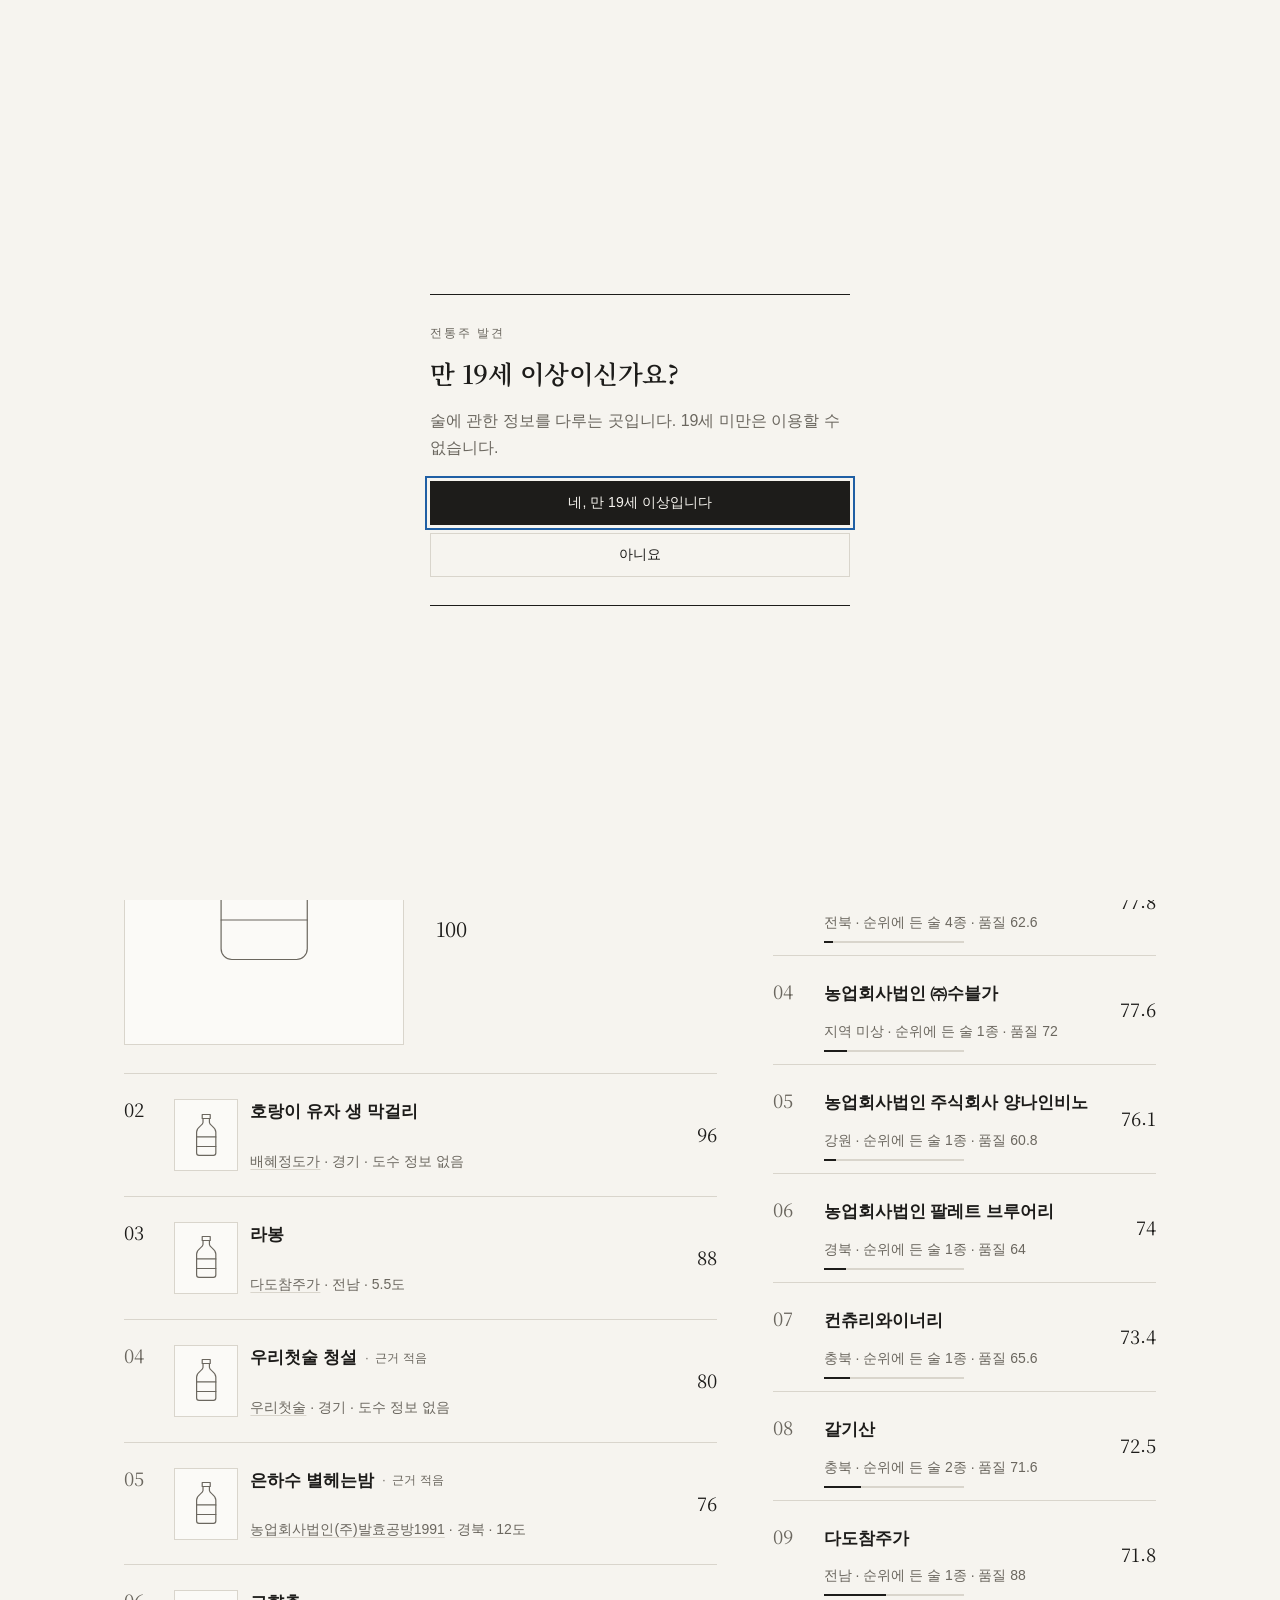
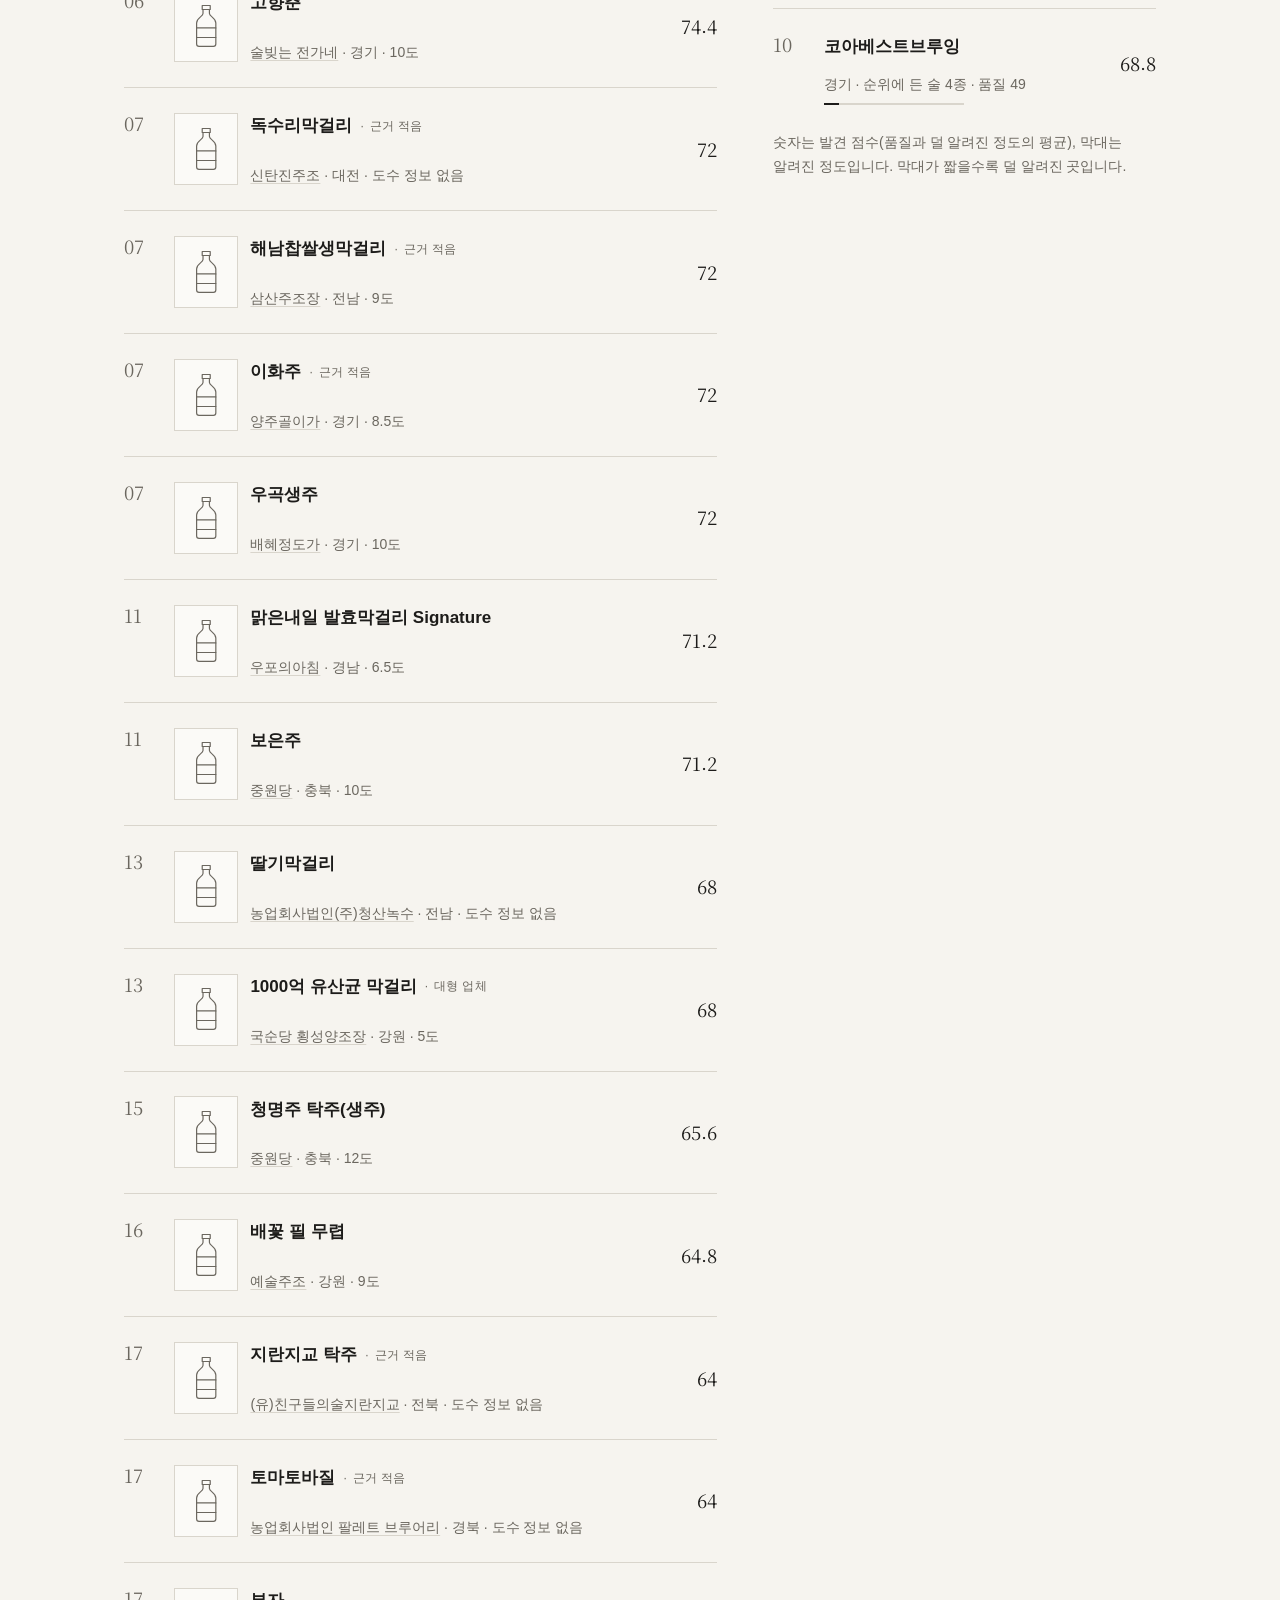
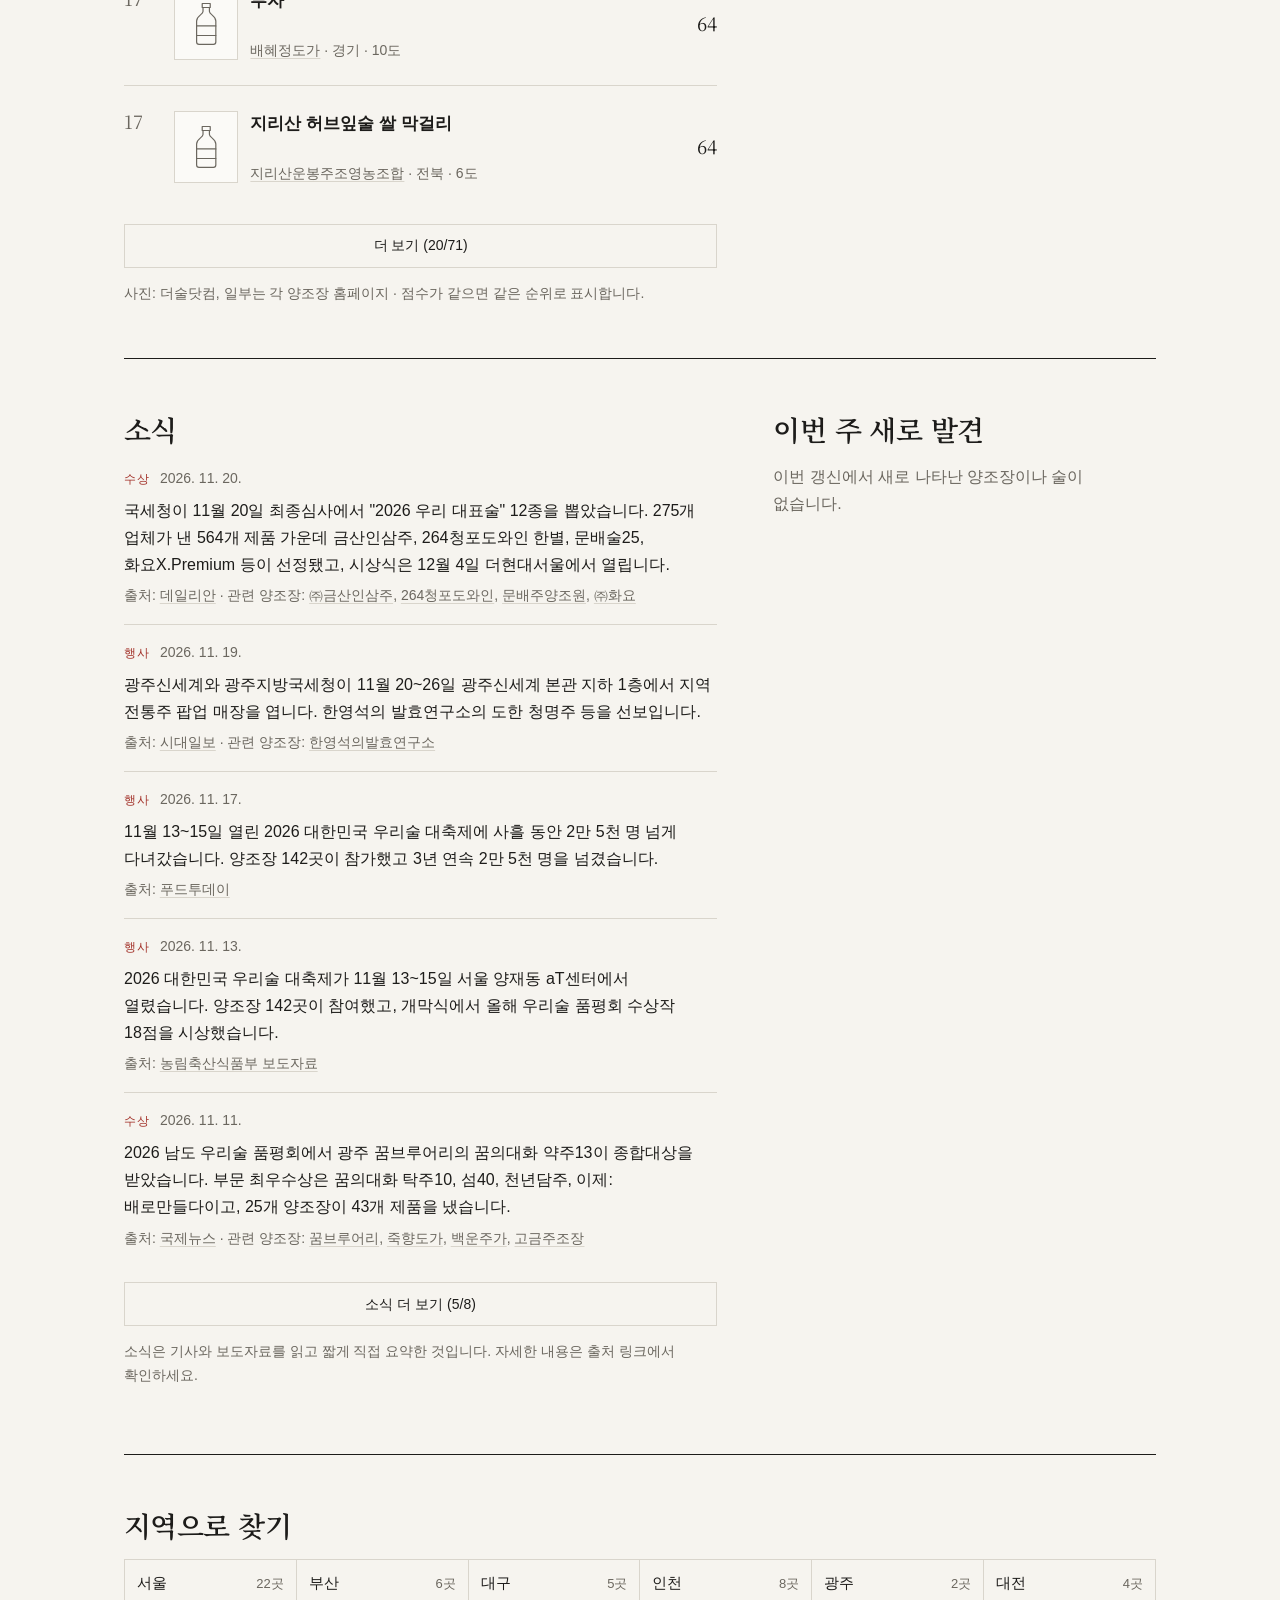
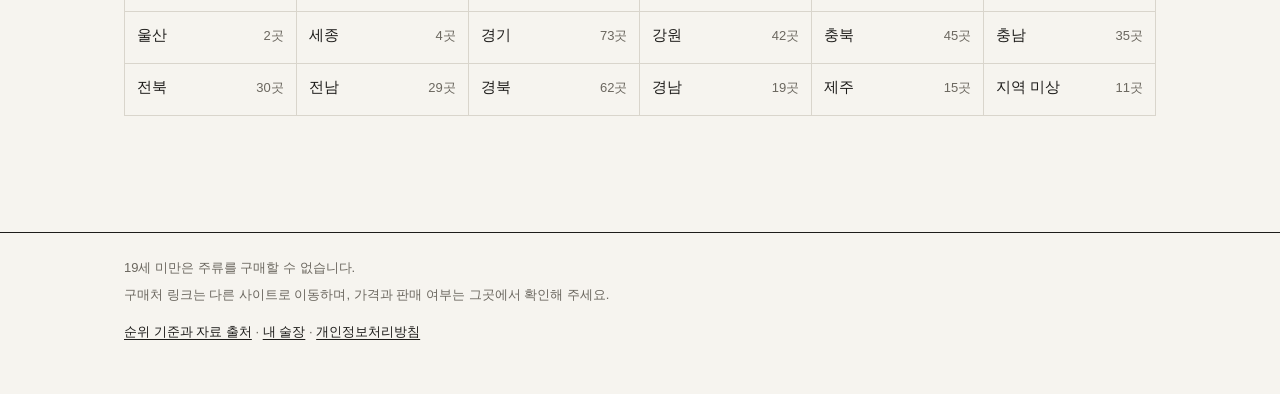
==== commit 288eb567: "찜·마셔 본 술·내 술장, 성인 확인, 끊겨도 보기, 앱 아이콘" ====
--- a/index.html
+++ b/index.html
@@ -15,10 +15,13 @@
       document.documentElement.setAttribute('data-theme', theme);
     })();
   </script>
-  <link rel="icon" href="data:,">
+  <meta name="theme-color" content="#f6f4ef">
+  <link rel="manifest" href="manifest.webmanifest">
+  <link rel="icon" href="icons/icon.svg" type="image/svg+xml">
+  <link rel="apple-touch-icon" href="icons/icon-192.png">
   <link rel="preconnect" href="https://fonts.googleapis.com">
   <link rel="preconnect" href="https://fonts.gstatic.com" crossorigin>
-  <link rel="stylesheet" href="https://fonts.googleapis.com/css2?family=Noto+Serif+KR:wght@500;600;700&display=swap">
+  <link rel="stylesheet" href="https://fonts.googleapis.com/css2?family=Noto+Serif+KR:wght@500;600;700&display=swap" crossorigin="anonymous">
   <link rel="stylesheet" href="css/style.css">
 </head>
 <body>
@@ -30,6 +33,7 @@
         <a href="#h-hidden">숨은 양조장</a>
         <a href="#h-news">소식</a>
         <a href="#h-region">지역</a>
+        <a href="my.html">내 술장</a>
         <a href="about.html">순위 기준</a>
       </nav>
       <button id="theme-toggle" class="icon-btn" type="button" aria-label="어두운 화면으로 바꾸기">어둡게</button>
@@ -41,7 +45,7 @@
       <div class="hero">
         <div>
           <p class="kicker" id="kicker">&nbsp;</p>
-          <h1>아직 이름을 모르는<br>양조장의 좋은 술.</h1>
+          <h1>아직 이름을 모르는<br class="br-wide"> 양조장의 좋은 술.</h1>
         </div>
         <div>
           <p class="lead" id="lead">자료를 불러오는 중입니다…</p>
@@ -51,6 +55,8 @@
         </div>
         <section class="summary" id="summary" aria-label="요약"></section>
       </div>
+
+      <div id="since" hidden aria-live="polite"></div>
 
       <section id="search-results" class="card" hidden aria-live="polite"></section>
 
@@ -95,7 +101,7 @@
     <div class="wrap">
       <p>19세 미만은 주류를 구매할 수 없습니다.</p>
       <p>구매처 링크는 다른 사이트로 이동하며, 가격과 판매 여부는 그곳에서 확인해 주세요.</p>
-      <a href="about.html">순위 기준과 자료 출처</a>
+      <a href="about.html">순위 기준과 자료 출처</a> · <a href="my.html">내 술장</a> · <a href="privacy.html">개인정보처리방침</a>
     </div>
   </footer>
 
--- a/css/style.css
+++ b/css/style.css
@@ -1,976 +1,1175 @@
-/* 전통주 발견 — 지면(紙面) 스타일
-   종이색 바탕, 먹색 글자, 낙관색 하나. 상자와 둥근 모서리 대신 가는 선과 여백으로 나눈다. */
-
-:root {
-  --bg: #f6f4ef;
-  --surface: #fbfaf7;
-  --text: #1d1c1a;
-  --muted: #6b675f;
-  --line: #d9d5cc;
-  --rule: #1d1c1a;
-  --accent: #a3322a;
-  --accent-soft: #efe2dc;
-  --focus: #1f5fa4;
-  --photo-bg: #ffffff;
-  --serif: 'Noto Serif KR', 'Nanum Myeongjo', 'AppleMyungjo', serif;
-  --sans: -apple-system, BlinkMacSystemFont, 'Apple SD Gothic Neo', 'Pretendard', 'Noto Sans KR', sans-serif;
-}
-
-[data-theme='dark'] {
-  --bg: #171614;
-  --surface: #1e1c1a;
-  --text: #e9e5dd;
-  --muted: #a29b90;
-  --line: #36332e;
-  --rule: #8a847a;
-  --accent: #df7a6e;
-  --accent-soft: #3a2422;
-  --focus: #8dbcf0;
-  --photo-bg: #f1eee8;
-}
-
-* {
-  box-sizing: border-box;
-}
-
-html {
-  -webkit-text-size-adjust: 100%;
-}
-
-body {
-  margin: 0;
-  background: var(--bg);
-  color: var(--text);
-  font-family: var(--sans);
-  font-size: 1rem;
-  line-height: 1.7;
-  word-break: keep-all;
-  overflow-wrap: anywhere;
-}
-
-a {
-  color: inherit;
-  text-decoration: none;
-}
-
-main a:hover {
-  text-decoration: underline;
-  text-underline-offset: 3px;
-}
-
-/* 문장 속 링크: 줄 간격은 그대로 두고 누르는 범위만 위아래로 넓힌다. */
-main p a,
-main li a,
-main td a,
-main dd a {
-  padding: 12px 0;
-}
-
-:focus-visible {
-  outline: 2px solid var(--focus);
-  outline-offset: 3px;
-}
-
-.wrap {
-  max-width: 1080px;
-  margin: 0 auto;
-  padding: 0 16px;
-}
-
-/* ---------- 머리 ---------- */
-.site-header {
-  border-bottom: 1px solid var(--rule);
-}
-
-.site-header .wrap {
-  display: flex;
-  align-items: center;
-  gap: 8px 24px;
-  min-height: 60px;
-}
-
-.site-name {
-  display: inline-flex;
-  align-items: center;
-  min-height: 44px;
-  margin-right: auto;
-  font-family: var(--serif);
-  font-size: 1.2rem;
-  font-weight: 700;
-  letter-spacing: -0.02em;
-}
-
-.site-name span {
-  color: var(--accent);
-}
-
-.site-nav {
-  display: none;
-  gap: 22px;
-  font-size: 0.875rem;
-  color: var(--muted);
-}
-
-.site-nav a {
-  display: inline-flex;
-  align-items: center;
-  min-height: 44px;
-}
-
-.site-nav a:hover {
-  color: var(--text);
-}
-
-.icon-btn,
-.btn {
-  min-height: 44px;
-  padding: 8px 14px;
-  border: 1px solid var(--line);
-  border-radius: 0;
-  background: transparent;
-  color: var(--text);
-  font: inherit;
-  font-size: 0.875rem;
-  cursor: pointer;
-}
-
-.icon-btn {
-  border-color: transparent;
-  color: var(--muted);
-  padding: 8px 4px;
-}
-
-.btn:hover,
-.icon-btn:hover {
-  border-color: var(--text);
-  color: var(--text);
-}
-
-/* ---------- 본문 공통 ---------- */
-main {
-  padding: 0 0 64px;
-}
-
-h1,
-h2,
-h3 {
-  font-family: var(--serif);
-  font-weight: 600;
-  letter-spacing: -0.02em;
-}
-
-h1 {
-  margin: 0;
-  font-size: 1.9rem;
-  line-height: 1.25;
-}
-
-h2 {
-  margin: 0 0 16px;
-  font-size: 1.45rem;
-  line-height: 1.3;
-}
-
-h3 {
-  margin: 28px 0 10px;
-  font-size: 1.1rem;
-}
-
-.muted {
-  color: var(--muted);
-}
-
-.small {
-  font-size: 0.875rem;
-}
-
-.notice {
-  margin: 0;
-  padding: 2px 0 2px 14px;
-  border-left: 2px solid var(--accent);
-  color: var(--muted);
-  font-size: 0.9375rem;
-}
-
-/* 예전 카드는 상자 없이 굵은 선 위의 한 구역으로 쓴다. */
-.card {
-  margin: 0;
-  padding: 36px 0;
-  border-top: 1px solid var(--rule);
-}
-
-.card > h2:first-child {
-  margin-top: 0;
-}
-
-/* ---------- 첫 화면: 머리글 ---------- */
-.hero {
-  display: grid;
-  gap: 24px;
-  padding: 44px 0 36px;
-}
-
-.kicker {
-  margin: 0 0 14px;
-  color: var(--muted);
-  font-size: 0.75rem;
-  letter-spacing: 0.16em;
-}
-
-.hero h1 {
-  font-size: clamp(2rem, 7.6vw, 3.9rem);
-  line-height: 1.18;
-  letter-spacing: -0.035em;
-}
-
-.hero .lead {
-  margin: 0;
-  max-width: 34em;
-  color: var(--muted);
-  font-size: 1.0625rem;
-}
-
-.search-box {
-  display: block;
-  margin-top: 20px;
-  max-width: 520px;
-}
-
-.search-box input {
-  width: 100%;
-  min-height: 48px;
-  padding: 10px 0;
-  border: 0;
-  border-bottom: 1px solid var(--text);
-  border-radius: 0;
-  background: transparent;
-  color: var(--text);
-  font: inherit;
-  font-size: 1.0625rem;
-}
-
-.search-box input::placeholder {
-  color: var(--muted);
-}
-
-.search-box input:focus-visible {
-  outline: none;
-  border-bottom-width: 2px;
-  border-bottom-color: var(--accent);
-}
-
-.summary {
-  display: flex;
-  flex-wrap: wrap;
-  gap: 16px 36px;
-  margin: 0;
-  padding: 18px 0 0;
-  border-top: 1px solid var(--line);
-}
-
-.stat {
-  min-width: 5.5rem;
-}
-
-.stat b {
-  display: block;
-  font-family: var(--serif);
-  font-size: 1.6rem;
-  font-weight: 600;
-  line-height: 1.2;
-  font-variant-numeric: tabular-nums;
-}
-
-.stat span {
-  color: var(--muted);
-  font-size: 0.8125rem;
-}
-
-#search-results {
-  padding-top: 28px;
-}
-
-/* ---------- 구역 머리 ---------- */
-.section-head {
-  display: flex;
-  flex-wrap: wrap;
-  align-items: baseline;
-  justify-content: space-between;
-  gap: 4px 20px;
-  margin-bottom: 8px;
-}
-
-.section-head h2 {
-  margin: 0;
-}
-
-.section-note {
-  margin: 0 0 18px;
-  color: var(--muted);
-  font-size: 0.9375rem;
-}
-
-.cols,
-.grid-2 {
-  display: grid;
-  grid-template-columns: minmax(0, 1fr);
-  gap: 0;
-}
-
-.grid-2 .card {
-  margin-bottom: 0;
-}
-
-/* ---------- 탭: 밑줄로만 표시 ---------- */
-.tabs {
-  display: flex;
-  gap: 0 20px;
-  margin-bottom: 6px;
-  overflow-x: auto;
-  -webkit-overflow-scrolling: touch;
-  scrollbar-width: none;
-}
-
-.tabs::-webkit-scrollbar {
-  display: none;
-}
-
-.tab {
-  flex: 0 0 auto;
-  min-height: 44px;
-  padding: 8px 0;
-  border: 0;
-  border-bottom: 1px solid transparent;
-  border-radius: 0;
-  background: none;
-  color: var(--muted);
-  font: inherit;
-  font-size: 0.9375rem;
-  cursor: pointer;
-  white-space: nowrap;
-}
-
-.tab:hover {
-  color: var(--text);
-}
-
-.tab[aria-selected='true'] {
-  border-bottom-color: var(--text);
-  color: var(--text);
-  font-weight: 600;
-}
-
-.tab .count {
-  margin-left: 4px;
-  color: var(--muted);
-  font-size: 0.8125rem;
-  font-weight: 400;
-  font-variant-numeric: tabular-nums;
-}
-
-.tabs.sub {
-  gap: 0 16px;
-  margin-bottom: 12px;
-}
-
-.tabs.sub .tab {
-  font-size: 0.875rem;
-}
-
-.tabs.sub .tab[aria-selected='true'] {
-  border-bottom-color: var(--accent);
-  color: var(--accent);
-}
-
-/* ---------- 순위 목록 ---------- */
-.rank-list {
-  margin: 0;
-  padding: 0;
-  list-style: none;
-}
-
-.rank-row {
-  display: grid;
-  grid-template-columns: 2rem minmax(0, 1fr);
-  gap: 2px 12px;
-  align-items: center;
-  padding: 12px 0;
-  border-top: 1px solid var(--line);
-}
-
-.rank-no {
-  align-self: start;
-  padding-top: 8px;
-  color: var(--muted);
-  font-family: var(--serif);
-  font-size: 1.15rem;
-  font-variant-numeric: tabular-nums;
-}
-
-.rank-row.with-thumb {
-  grid-template-columns: 2rem 56px minmax(0, 1fr);
-}
-
-.rank-row.with-thumb .rank-no,
-.rank-row.with-thumb .thumb {
-  grid-row: 1 / span 2;
-}
-
-.rank-row.with-thumb .score {
-  grid-column: 3;
-}
-
-.thumb {
-  display: block;
-  width: 56px;
-  height: 64px;
-  border: 1px solid var(--line);
-  background: var(--photo-bg);
-  overflow: hidden;
-}
-
-/* 사진이 없는 술: 빈 상자 대신 가는 사선 하나 */
-.thumb:empty,
-.photo-frame:empty {
-  background:
-    linear-gradient(to top right, transparent calc(50% - 0.5px), var(--line) 50%, transparent calc(50% + 0.5px)),
-    var(--surface);
-}
-
-.thumb img,
-.photo-frame img {
-  display: block;
-  width: 100%;
-  height: 100%;
-  padding: 4px;
-  object-fit: contain;
-}
-
-.rank-main a.name {
-  display: inline-flex;
-  align-items: center;
-  min-height: 32px;
-  font-weight: 600;
-  font-size: 1.0625rem;
-}
-
-.rank-meta {
-  color: var(--muted);
-  font-size: 0.875rem;
-  line-height: 1.5;
-}
-
-.rank-meta a {
-  display: inline-block;
-  min-height: 24px;
-  color: var(--muted);
-  text-decoration: underline;
-  text-decoration-color: var(--line);
-  text-underline-offset: 3px;
-}
-
-.score {
-  font-family: var(--serif);
-  font-size: 1.15rem;
-  font-variant-numeric: tabular-nums;
-  text-align: right;
-  white-space: nowrap;
-}
-
-.rank-row > .score {
-  grid-column: 2;
-  text-align: left;
-  font-size: 1rem;
-}
-
-.score small {
-  display: block;
-  white-space: normal;
-  color: var(--muted);
-  font-family: var(--sans);
-  font-size: 0.75rem;
-}
-
-/* 1위는 크게 */
-.rank-list.featured .rank-row:first-child {
-  grid-template-columns: minmax(0, 1fr);
-  gap: 0;
-  padding: 4px 0 28px;
-  border-top: 0;
-}
-
-.rank-list.featured .rank-row:first-child .thumb {
-  grid-row: auto;
-  width: 100%;
-  max-width: 300px;
-  height: auto;
-  aspect-ratio: 4 / 5;
-  margin-bottom: 20px;
-}
-
-.rank-list.featured .rank-row:first-child .thumb img {
-  padding: 8% 18%;
-}
-
-.rank-list.featured .rank-row:first-child .rank-no {
-  grid-row: auto;
-  padding: 0;
-  color: var(--accent);
-  font-size: 3.6rem;
-  line-height: 1;
-}
-
-.rank-list.featured .rank-row:first-child .rank-main a.name {
-  margin: 6px 0 2px;
-  font-family: var(--serif);
-  font-size: 1.75rem;
-  line-height: 1.3;
-}
-
-.rank-list.featured .rank-row:first-child .score {
-  grid-column: auto;
-  margin-top: 10px;
-  text-align: left;
-  font-size: 1.25rem;
-}
-
-/* 1위 술에 사진이 없으면 큰 빈 액자 대신 글자만 크게 둔다. */
-.rank-list.featured .rank-row:first-child:has(.thumb:empty) {
-  grid-template-columns: minmax(0, 1fr);
-}
-
-.rank-list.featured .rank-row:first-child .thumb:empty {
-  display: none;
-}
-
-.rank-list.featured .rank-row:first-child:has(.thumb:empty) .rank-no,
-.rank-list.featured .rank-row:first-child:has(.thumb:empty) .rank-main,
-.rank-list.featured .rank-row:first-child:has(.thumb:empty) .score {
-  grid-column: 1;
-}
-
-.rank-row:nth-child(-n + 3) .rank-no {
-  color: var(--text);
-}
-
-/* 표시: 배지 대신 작은 글자 */
-.badge {
-  display: inline-block;
-  margin-left: 8px;
-  color: var(--muted);
-  font-family: var(--sans);
-  font-size: 0.75rem;
-  font-weight: 400;
-  letter-spacing: 0.02em;
-  vertical-align: 0.1em;
-  white-space: nowrap;
-}
-
-.badge::before {
-  content: '·';
-  margin-right: 6px;
-}
-
-.badge.accent {
-  color: var(--accent);
-}
-
-.news-head .badge::before,
-.badge.lead::before {
-  content: none;
-}
-
-.more {
-  display: block;
-  width: 100%;
-  margin-top: 16px;
-}
-
-.credit {
-  margin: 14px 0 0;
-}
-
-/* 숨은 양조장: 알려진 정도 막대 */
-.aware {
-  display: block;
-  width: 140px;
-  height: 2px;
-  margin-top: 8px;
-  background: var(--line);
-}
-
-.aware i {
-  display: block;
-  height: 2px;
-  background: var(--text);
-}
-
-/* ---------- 소식 ---------- */
-.news-list {
-  margin: 0;
-  padding: 0;
-  list-style: none;
-}
-
-.news-item {
-  padding: 16px 0;
-  border-top: 1px solid var(--line);
-}
-
-.news-item:first-child {
-  border-top: 0;
-  padding-top: 4px;
-}
-
-.news-head {
-  display: flex;
-  flex-wrap: wrap;
-  align-items: baseline;
-  gap: 10px;
-}
-
-.news-head .badge {
-  margin-left: 0;
-  font-size: 0.75rem;
-  letter-spacing: 0.08em;
-}
-
-.news-summary {
-  margin: 6px 0 6px;
-  font-size: 1rem;
-}
-
-.news-item p:last-child {
-  margin: 0;
-}
-
-.news-item .muted a,
-.sources a,
-.plain-list .muted a {
-  text-decoration: underline;
-  text-decoration-color: var(--line);
-  text-underline-offset: 3px;
-}
-
-/* ---------- 지역 ---------- */
-.region-grid {
-  display: grid;
-  grid-template-columns: repeat(3, minmax(0, 1fr));
-  border-top: 1px solid var(--line);
-  border-left: 1px solid var(--line);
-}
-
-.region-btn {
-  display: flex;
-  align-items: baseline;
-  justify-content: space-between;
-  gap: 6px;
-  min-height: 52px;
-  padding: 10px 12px;
-  border: 0;
-  border-right: 1px solid var(--line);
-  border-bottom: 1px solid var(--line);
-  border-radius: 0;
-  background: transparent;
-  color: var(--text);
-  font: inherit;
-  font-size: 0.9375rem;
-  cursor: pointer;
-}
-
-.region-btn small {
-  color: var(--muted);
-  font-size: 0.8125rem;
-  font-variant-numeric: tabular-nums;
-}
-
-.region-btn:hover {
-  background: var(--surface);
-}
-
-.region-btn[aria-pressed='true'] {
-  background: var(--text);
-  color: var(--bg);
-}
-
-.region-btn[aria-pressed='true'] small {
-  color: var(--bg);
-}
-
-.plain-list {
-  margin: 12px 0 0;
-  padding: 0;
-  list-style: none;
-}
-
-.plain-list li {
-  display: flex;
-  flex-wrap: wrap;
-  align-items: center;
-  justify-content: space-between;
-  gap: 2px 12px;
-  min-height: 48px;
-  padding: 8px 0;
-  border-top: 1px solid var(--line);
-}
-
-.plain-list li:first-child {
-  border-top: 0;
-}
-
-.plain-list li > a,
-.plain-list li > span > a {
-  font-weight: 600;
-}
-
-/* ---------- 상세 화면 ---------- */
-.back {
-  display: inline-flex;
-  align-items: center;
-  min-height: 44px;
-  margin-top: 16px;
-  color: var(--muted);
-  font-size: 0.875rem;
-}
-
-main > .wrap > h1,
-.detail-title {
-  margin: 12px 0 6px;
-  font-size: clamp(1.9rem, 6vw, 2.8rem);
-  line-height: 1.2;
-}
-
-.facts {
-  display: grid;
-  grid-template-columns: 6.5rem 1fr;
-  gap: 0;
-  margin: 0;
-  border-top: 1px solid var(--line);
-}
-
-.facts dt,
-.facts dd {
-  margin: 0;
-  padding: 10px 0;
-  border-bottom: 1px solid var(--line);
-}
-
-.facts dt {
-  color: var(--muted);
-  font-size: 0.875rem;
-}
-
-.photo {
-  margin: 8px 0 24px;
-}
-
-.photo-frame {
-  display: block;
-  width: 100%;
-  max-width: 280px;
-  aspect-ratio: 4 / 5;
-  margin-bottom: 6px;
-  border: 1px solid var(--line);
-  background: var(--photo-bg);
-  overflow: hidden;
-}
-
-.photo-frame img {
-  padding: 8% 16%;
-}
-
-.table-wrap {
-  overflow-x: auto;
-}
-
-table {
-  width: 100%;
-  border-collapse: collapse;
-  font-size: 0.9375rem;
-  font-variant-numeric: tabular-nums;
-}
-
-th,
-td {
-  padding: 10px 12px 10px 0;
-  border-bottom: 1px solid var(--line);
-  text-align: left;
-  vertical-align: top;
-}
-
-thead th {
-  border-bottom-color: var(--rule);
-}
-
-th {
-  color: var(--muted);
-  font-size: 0.8125rem;
-  font-weight: 500;
-  white-space: nowrap;
-}
-
-.bar {
-  height: 2px;
-  background: var(--line);
-}
-
-.bar i {
-  display: block;
-  height: 100%;
-  background: var(--text);
-}
-
-.sources {
-  font-size: 0.8125rem;
-  color: var(--muted);
-}
-
-/* ---------- 바닥 ---------- */
-.site-footer {
-  border-top: 1px solid var(--rule);
-  padding: 24px 0 40px;
-  color: var(--muted);
-  font-size: 0.8125rem;
-}
-
-.site-footer p {
-  margin: 0 0 4px;
-}
-
-.site-footer a {
-  display: inline-flex;
-  align-items: center;
-  min-height: 44px;
-  color: var(--text);
-  text-decoration: underline;
-  text-underline-offset: 3px;
-}
-
-/* ---------- 넓은 화면 ---------- */
-@media (min-width: 560px) {
-  .rank-row {
-    grid-template-columns: 2.4rem minmax(0, 1fr) auto;
-  }
-
-  .rank-row > .score {
-    grid-column: auto;
-    text-align: right;
-    font-size: 1.15rem;
-  }
-
-  .rank-row.with-thumb {
-    grid-template-columns: 2.4rem 64px minmax(0, 1fr) auto;
-  }
-
-  .rank-row.with-thumb .rank-no,
-  .rank-row.with-thumb .thumb {
-    grid-row: auto;
-  }
-
-  .rank-row.with-thumb .score {
-    grid-column: auto;
-    text-align: right;
-  }
-
-  .thumb {
-    width: 64px;
-    height: 72px;
-  }
-
-  .region-grid {
-    grid-template-columns: repeat(4, minmax(0, 1fr));
-  }
-}
-
-@media (min-width: 860px) {
-  .wrap {
-    padding: 0 24px;
-  }
-
-  .site-nav {
-    display: flex;
-  }
-
-  .hero {
-    grid-template-columns: 1.35fr 1fr;
-    align-items: end;
-    gap: 48px;
-    padding: 72px 0 48px;
-  }
-
-  .hero .summary {
-    grid-column: 1 / -1;
-  }
-
-  .card {
-    padding: 52px 0;
-  }
-
-  h2 {
-    font-size: 1.75rem;
-  }
-
-  .cols {
-    grid-template-columns: minmax(0, 1.55fr) minmax(0, 1fr);
-    gap: 56px;
-  }
-
-  .grid-2 {
-    grid-template-columns: minmax(0, 1.55fr) minmax(0, 1fr);
-    gap: 56px;
-  }
-
-  .cols > .card,
-  .grid-2 > .card {
-    border-top: 0;
-    padding-top: 0;
-  }
-
-  .cols-wrap,
-  .grid-wrap {
-    border-top: 1px solid var(--rule);
-    padding-top: 52px;
-  }
-
-  .rank-list.featured .rank-row:first-child {
-    grid-template-columns: 280px minmax(0, 1fr);
-    grid-template-rows: auto auto 1fr;
-    column-gap: 32px;
-    align-items: end;
-  }
-
-  .rank-list.featured .rank-row:first-child .thumb {
-    grid-column: 1;
-    grid-row: 1 / span 3;
-    margin-bottom: 0;
-  }
-
-  .rank-list.featured .rank-row:first-child .rank-no,
-  .rank-list.featured .rank-row:first-child .rank-main,
-  .rank-list.featured .rank-row:first-child .score {
-    grid-column: 2;
-  }
-
-  .rank-list.featured .rank-row:first-child .score {
-    align-self: start;
-  }
-
-  .region-grid {
-    grid-template-columns: repeat(6, minmax(0, 1fr));
-  }
-
-  .detail-grid {
-    display: grid;
-    grid-template-columns: 280px minmax(0, 1fr);
-    gap: 48px;
-    align-items: start;
-  }
-}
-
-@media (prefers-reduced-motion: reduce) {
-  * {
-    scroll-behavior: auto !important;
-    transition: none !important;
-    animation: none !important;
-  }
-}
+/* 전통주 발견 — 지면(紙面) 스타일
+   종이색 바탕, 먹색 글자, 낙관색 하나. 상자와 둥근 모서리 대신 가는 선과 여백으로 나눈다. */
+
+:root {
+  --bg: #f6f4ef;
+  --surface: #fbfaf7;
+  --text: #1d1c1a;
+  --muted: #6b675f;
+  --line: #d9d5cc;
+  --rule: #1d1c1a;
+  --accent: #a3322a;
+  --accent-soft: #efe2dc;
+  --focus: #1f5fa4;
+  --photo-bg: #ffffff;
+  --serif: 'Noto Serif KR', 'Nanum Myeongjo', 'AppleMyungjo', serif;
+  --sans: -apple-system, BlinkMacSystemFont, 'Apple SD Gothic Neo', 'Pretendard', 'Noto Sans KR', sans-serif;
+}
+
+[data-theme='dark'] {
+  --bg: #171614;
+  --surface: #1e1c1a;
+  --text: #e9e5dd;
+  --muted: #a29b90;
+  --line: #36332e;
+  --rule: #8a847a;
+  --accent: #df7a6e;
+  --accent-soft: #3a2422;
+  --focus: #8dbcf0;
+  --photo-bg: #f1eee8;
+}
+
+* {
+  box-sizing: border-box;
+}
+
+html {
+  -webkit-text-size-adjust: 100%;
+}
+
+body {
+  margin: 0;
+  background: var(--bg);
+  color: var(--text);
+  font-family: var(--sans);
+  font-size: 1rem;
+  line-height: 1.7;
+  word-break: keep-all;
+  overflow-wrap: anywhere;
+}
+
+a {
+  color: inherit;
+  text-decoration: none;
+}
+
+main a:hover {
+  text-decoration: underline;
+  text-underline-offset: 3px;
+}
+
+/* 문장 속 링크: 줄 간격은 그대로 두고 누르는 범위만 위아래로 넓힌다. */
+main p a,
+main li a,
+main td a,
+main dd a {
+  padding: 12px 0;
+}
+
+:focus-visible {
+  outline: 2px solid var(--focus);
+  outline-offset: 3px;
+}
+
+.wrap {
+  max-width: 1080px;
+  margin: 0 auto;
+  padding: 0 16px;
+}
+
+/* ---------- 머리 ---------- */
+.site-header {
+  border-bottom: 1px solid var(--rule);
+}
+
+.site-header .wrap {
+  display: flex;
+  align-items: center;
+  gap: 8px 24px;
+  min-height: 60px;
+}
+
+.site-name {
+  display: inline-flex;
+  align-items: center;
+  min-height: 44px;
+  margin-right: auto;
+  font-family: var(--serif);
+  font-size: 1.2rem;
+  font-weight: 700;
+  letter-spacing: -0.02em;
+}
+
+.site-name span {
+  color: var(--accent);
+}
+
+.site-nav {
+  display: none;
+  gap: 22px;
+  font-size: 0.875rem;
+  color: var(--muted);
+}
+
+.site-nav a {
+  display: inline-flex;
+  align-items: center;
+  min-height: 44px;
+}
+
+.site-nav a:hover {
+  color: var(--text);
+}
+
+.icon-btn,
+.btn {
+  min-height: 44px;
+  padding: 8px 14px;
+  border: 1px solid var(--line);
+  border-radius: 0;
+  background: transparent;
+  color: var(--text);
+  font: inherit;
+  font-size: 0.875rem;
+  cursor: pointer;
+}
+
+.icon-btn {
+  border-color: transparent;
+  color: var(--muted);
+  padding: 8px 4px;
+}
+
+.btn:hover,
+.icon-btn:hover {
+  border-color: var(--text);
+  color: var(--text);
+}
+
+/* ---------- 본문 공통 ---------- */
+main {
+  padding: 0 0 64px;
+}
+
+h1,
+h2,
+h3 {
+  font-family: var(--serif);
+  font-weight: 600;
+  letter-spacing: -0.02em;
+}
+
+h1 {
+  margin: 0;
+  font-size: 1.9rem;
+  line-height: 1.25;
+}
+
+h2 {
+  margin: 0 0 16px;
+  font-size: 1.45rem;
+  line-height: 1.3;
+}
+
+h3 {
+  margin: 28px 0 10px;
+  font-size: 1.1rem;
+}
+
+.muted {
+  color: var(--muted);
+}
+
+.small {
+  font-size: 0.875rem;
+}
+
+.notice {
+  margin: 0;
+  padding: 2px 0 2px 14px;
+  border-left: 2px solid var(--accent);
+  color: var(--muted);
+  font-size: 0.9375rem;
+}
+
+/* 예전 카드는 상자 없이 굵은 선 위의 한 구역으로 쓴다. */
+.card {
+  margin: 0;
+  padding: 36px 0;
+  border-top: 1px solid var(--rule);
+}
+
+.card > h2:first-child {
+  margin-top: 0;
+}
+
+/* ---------- 첫 화면: 머리글 ---------- */
+.hero {
+  display: grid;
+  gap: 24px;
+  padding: 44px 0 36px;
+}
+
+.kicker {
+  margin: 0 0 14px;
+  color: var(--muted);
+  font-size: 0.75rem;
+  letter-spacing: 0.16em;
+}
+
+.hero h1 {
+  font-size: clamp(1.75rem, 7.6vw, 3.9rem);
+  line-height: 1.18;
+  letter-spacing: -0.035em;
+}
+
+.br-wide {
+  display: none;
+}
+
+.hero .lead {
+  margin: 0;
+  max-width: 34em;
+  color: var(--muted);
+  font-size: 1.0625rem;
+}
+
+.search-box {
+  display: block;
+  margin-top: 20px;
+  max-width: 520px;
+}
+
+.search-box input {
+  width: 100%;
+  min-height: 48px;
+  padding: 10px 0;
+  border: 0;
+  border-bottom: 1px solid var(--text);
+  border-radius: 0;
+  background: transparent;
+  color: var(--text);
+  font: inherit;
+  font-size: 1.0625rem;
+}
+
+.search-box input::placeholder {
+  color: var(--muted);
+}
+
+.search-box input:focus-visible {
+  outline: none;
+  border-bottom-width: 2px;
+  border-bottom-color: var(--accent);
+}
+
+.summary {
+  display: flex;
+  flex-wrap: wrap;
+  gap: 16px 36px;
+  margin: 0;
+  padding: 18px 0 0;
+  border-top: 1px solid var(--line);
+}
+
+.stat {
+  min-width: 5.5rem;
+}
+
+.stat b {
+  display: block;
+  font-family: var(--serif);
+  font-size: 1.6rem;
+  font-weight: 600;
+  line-height: 1.2;
+  font-variant-numeric: tabular-nums;
+}
+
+.stat span {
+  color: var(--muted);
+  font-size: 0.8125rem;
+}
+
+#search-results {
+  padding-top: 28px;
+}
+
+/* ---------- 구역 머리 ---------- */
+.section-head {
+  display: flex;
+  flex-wrap: wrap;
+  align-items: baseline;
+  justify-content: space-between;
+  gap: 4px 20px;
+  margin-bottom: 8px;
+}
+
+.section-head h2 {
+  margin: 0;
+}
+
+.section-note {
+  margin: 0 0 18px;
+  color: var(--muted);
+  font-size: 0.9375rem;
+}
+
+.cols,
+.grid-2 {
+  display: grid;
+  grid-template-columns: minmax(0, 1fr);
+  gap: 0;
+}
+
+.grid-2 .card {
+  margin-bottom: 0;
+}
+
+/* ---------- 탭: 밑줄로만 표시 ---------- */
+.tabs {
+  display: flex;
+  gap: 0 20px;
+  margin-bottom: 6px;
+  overflow-x: auto;
+  -webkit-overflow-scrolling: touch;
+  scrollbar-width: none;
+}
+
+.tabs::-webkit-scrollbar {
+  display: none;
+}
+
+.tab {
+  flex: 0 0 auto;
+  min-height: 44px;
+  padding: 8px 0;
+  border: 0;
+  border-bottom: 1px solid transparent;
+  border-radius: 0;
+  background: none;
+  color: var(--muted);
+  font: inherit;
+  font-size: 0.9375rem;
+  cursor: pointer;
+  white-space: nowrap;
+}
+
+.tab:hover {
+  color: var(--text);
+}
+
+.tab[aria-selected='true'] {
+  border-bottom-color: var(--text);
+  color: var(--text);
+  font-weight: 600;
+}
+
+.tab .count {
+  margin-left: 4px;
+  color: var(--muted);
+  font-size: 0.8125rem;
+  font-weight: 400;
+  font-variant-numeric: tabular-nums;
+}
+
+.tabs.sub {
+  gap: 0 16px;
+  margin-bottom: 12px;
+}
+
+.tabs.sub .tab {
+  font-size: 0.875rem;
+}
+
+.tabs.sub .tab[aria-selected='true'] {
+  border-bottom-color: var(--accent);
+  color: var(--accent);
+}
+
+/* ---------- 순위 목록 ---------- */
+.rank-list {
+  margin: 0;
+  padding: 0;
+  list-style: none;
+}
+
+.rank-row {
+  display: grid;
+  grid-template-columns: 2rem minmax(0, 1fr);
+  gap: 2px 12px;
+  align-items: center;
+  padding: 12px 0;
+  border-top: 1px solid var(--line);
+}
+
+.rank-no {
+  align-self: start;
+  padding-top: 8px;
+  color: var(--muted);
+  font-family: var(--serif);
+  font-size: 1.15rem;
+  font-variant-numeric: tabular-nums;
+}
+
+.rank-row.with-thumb {
+  grid-template-columns: 2rem 56px minmax(0, 1fr);
+}
+
+.rank-row.with-thumb .rank-no,
+.rank-row.with-thumb .thumb {
+  grid-row: 1 / span 2;
+}
+
+.rank-row.with-thumb .score {
+  grid-column: 3;
+}
+
+.thumb {
+  display: block;
+  width: 56px;
+  height: 64px;
+  border: 1px solid var(--line);
+  background: var(--photo-bg);
+  overflow: hidden;
+}
+
+/* 사진이 없는 술: 분야에 맞는 병 그림(선화) */
+.thumb.drawn,
+.photo-frame.drawn {
+  display: grid;
+  place-items: center;
+  background: var(--surface);
+  color: var(--muted);
+}
+
+.drawn svg {
+  width: 62%;
+  height: 78%;
+  fill: none;
+  stroke: currentColor;
+  stroke-width: 1.2;
+  stroke-linecap: round;
+  stroke-linejoin: round;
+  vector-effect: non-scaling-stroke;
+}
+
+.drawn svg path {
+  vector-effect: non-scaling-stroke;
+}
+
+.thumb img,
+.photo-frame img {
+  display: block;
+  width: 100%;
+  height: 100%;
+  padding: 4px;
+  object-fit: contain;
+}
+
+.rank-main a.name {
+  display: inline-flex;
+  align-items: center;
+  min-height: 32px;
+  font-weight: 600;
+  font-size: 1.0625rem;
+}
+
+.rank-meta {
+  color: var(--muted);
+  font-size: 0.875rem;
+  line-height: 1.5;
+}
+
+.rank-meta a {
+  display: inline-block;
+  min-height: 24px;
+  color: var(--muted);
+  text-decoration: underline;
+  text-decoration-color: var(--line);
+  text-underline-offset: 3px;
+}
+
+.score {
+  font-family: var(--serif);
+  font-size: 1.15rem;
+  font-variant-numeric: tabular-nums;
+  text-align: right;
+  white-space: nowrap;
+}
+
+.rank-row > .score {
+  grid-column: 2;
+  text-align: left;
+  font-size: 1rem;
+}
+
+.score small {
+  display: block;
+  white-space: normal;
+  color: var(--muted);
+  font-family: var(--sans);
+  font-size: 0.75rem;
+}
+
+/* 1위는 크게 */
+.rank-list.featured .rank-row:first-child {
+  grid-template-columns: minmax(0, 1fr);
+  gap: 0;
+  padding: 4px 0 28px;
+  border-top: 0;
+}
+
+.rank-list.featured .rank-row:first-child .thumb {
+  grid-row: auto;
+  width: 100%;
+  max-width: 300px;
+  height: auto;
+  aspect-ratio: 4 / 5;
+  margin-bottom: 20px;
+}
+
+.rank-list.featured .rank-row:first-child .thumb img {
+  padding: 8% 18%;
+}
+
+.rank-list.featured .rank-row:first-child .rank-no {
+  grid-row: auto;
+  padding: 0;
+  color: var(--accent);
+  font-size: 3.6rem;
+  line-height: 1;
+}
+
+.rank-list.featured .rank-row:first-child .rank-main a.name {
+  margin: 6px 0 2px;
+  font-family: var(--serif);
+  font-size: 1.75rem;
+  line-height: 1.3;
+}
+
+.rank-list.featured .rank-row:first-child .score {
+  grid-column: auto;
+  margin-top: 10px;
+  text-align: left;
+  font-size: 1.25rem;
+}
+
+.rank-row:nth-child(-n + 3) .rank-no {
+  color: var(--text);
+}
+
+/* 표시: 배지 대신 작은 글자 */
+.badge {
+  display: inline-block;
+  margin-left: 8px;
+  color: var(--muted);
+  font-family: var(--sans);
+  font-size: 0.75rem;
+  font-weight: 400;
+  letter-spacing: 0.02em;
+  vertical-align: 0.1em;
+  white-space: nowrap;
+}
+
+.badge::before {
+  content: '·';
+  margin-right: 6px;
+}
+
+.badge.accent {
+  color: var(--accent);
+}
+
+.news-head .badge::before,
+.badge.lead::before {
+  content: none;
+}
+
+.more {
+  display: block;
+  width: 100%;
+  margin-top: 16px;
+}
+
+.credit {
+  margin: 14px 0 0;
+}
+
+/* 숨은 양조장: 알려진 정도 막대 */
+.aware {
+  display: block;
+  width: 140px;
+  height: 2px;
+  margin-top: 8px;
+  background: var(--line);
+}
+
+.aware i {
+  display: block;
+  height: 2px;
+  background: var(--text);
+}
+
+/* ---------- 소식 ---------- */
+.news-list {
+  margin: 0;
+  padding: 0;
+  list-style: none;
+}
+
+.news-item {
+  padding: 16px 0;
+  border-top: 1px solid var(--line);
+}
+
+.news-item:first-child {
+  border-top: 0;
+  padding-top: 4px;
+}
+
+.news-head {
+  display: flex;
+  flex-wrap: wrap;
+  align-items: baseline;
+  gap: 10px;
+}
+
+.news-head .badge {
+  margin-left: 0;
+  font-size: 0.75rem;
+  letter-spacing: 0.08em;
+}
+
+.news-summary {
+  margin: 6px 0 6px;
+  font-size: 1rem;
+}
+
+.news-item p:last-child {
+  margin: 0;
+}
+
+.news-item .muted a,
+.sources a,
+.plain-list .muted a {
+  text-decoration: underline;
+  text-decoration-color: var(--line);
+  text-underline-offset: 3px;
+}
+
+/* ---------- 지역 ---------- */
+.region-grid {
+  display: grid;
+  grid-template-columns: repeat(3, minmax(0, 1fr));
+  border-top: 1px solid var(--line);
+  border-left: 1px solid var(--line);
+}
+
+.region-btn {
+  display: flex;
+  align-items: baseline;
+  justify-content: space-between;
+  gap: 6px;
+  min-height: 52px;
+  padding: 10px 12px;
+  border: 0;
+  border-right: 1px solid var(--line);
+  border-bottom: 1px solid var(--line);
+  border-radius: 0;
+  background: transparent;
+  color: var(--text);
+  font: inherit;
+  font-size: 0.9375rem;
+  cursor: pointer;
+}
+
+.region-btn small {
+  color: var(--muted);
+  font-size: 0.8125rem;
+  font-variant-numeric: tabular-nums;
+}
+
+.region-btn:hover {
+  background: var(--surface);
+}
+
+.region-btn[aria-pressed='true'] {
+  background: var(--text);
+  color: var(--bg);
+}
+
+.region-btn[aria-pressed='true'] small {
+  color: var(--bg);
+}
+
+.plain-list {
+  margin: 12px 0 0;
+  padding: 0;
+  list-style: none;
+}
+
+.plain-list li {
+  display: flex;
+  flex-wrap: wrap;
+  align-items: center;
+  justify-content: space-between;
+  gap: 2px 12px;
+  min-height: 48px;
+  padding: 8px 0;
+  border-top: 1px solid var(--line);
+}
+
+.plain-list li:first-child {
+  border-top: 0;
+}
+
+.plain-list li > a,
+.plain-list li > span > a {
+  font-weight: 600;
+}
+
+/* ---------- 상세 화면 ---------- */
+.back {
+  display: inline-flex;
+  align-items: center;
+  min-height: 44px;
+  margin-top: 16px;
+  color: var(--muted);
+  font-size: 0.875rem;
+}
+
+main > .wrap > h1,
+.detail-title {
+  margin: 12px 0 6px;
+  font-size: clamp(1.9rem, 6vw, 2.8rem);
+  line-height: 1.2;
+}
+
+.facts {
+  display: grid;
+  grid-template-columns: 6.5rem 1fr;
+  gap: 0;
+  margin: 0;
+  border-top: 1px solid var(--line);
+}
+
+.facts dt,
+.facts dd {
+  margin: 0;
+  padding: 10px 0;
+  border-bottom: 1px solid var(--line);
+}
+
+.facts dt {
+  color: var(--muted);
+  font-size: 0.875rem;
+}
+
+.photo {
+  margin: 8px 0 24px;
+}
+
+.photo-frame {
+  display: block;
+  width: 100%;
+  max-width: 280px;
+  aspect-ratio: 4 / 5;
+  margin-bottom: 6px;
+  border: 1px solid var(--line);
+  background: var(--photo-bg);
+  overflow: hidden;
+}
+
+.photo-frame img {
+  padding: 8% 16%;
+}
+
+.table-wrap {
+  overflow-x: auto;
+}
+
+table {
+  width: 100%;
+  border-collapse: collapse;
+  font-size: 0.9375rem;
+  font-variant-numeric: tabular-nums;
+}
+
+th,
+td {
+  padding: 10px 12px 10px 0;
+  border-bottom: 1px solid var(--line);
+  text-align: left;
+  vertical-align: top;
+}
+
+thead th {
+  border-bottom-color: var(--rule);
+}
+
+th {
+  color: var(--muted);
+  font-size: 0.8125rem;
+  font-weight: 500;
+  white-space: nowrap;
+}
+
+.bar {
+  height: 2px;
+  background: var(--line);
+}
+
+.bar i {
+  display: block;
+  height: 100%;
+  background: var(--text);
+}
+
+.sources {
+  font-size: 0.8125rem;
+  color: var(--muted);
+}
+
+/* ---------- 바닥 ---------- */
+.site-footer {
+  border-top: 1px solid var(--rule);
+  padding: 24px 0 40px;
+  color: var(--muted);
+  font-size: 0.8125rem;
+}
+
+.site-footer p {
+  margin: 0 0 4px;
+}
+
+.site-footer a {
+  display: inline-flex;
+  align-items: center;
+  min-height: 44px;
+  color: var(--text);
+  text-decoration: underline;
+  text-underline-offset: 3px;
+}
+
+/* ---------- 넓은 화면 ---------- */
+@media (min-width: 560px) {
+  .rank-row {
+    grid-template-columns: 2.4rem minmax(0, 1fr) auto;
+  }
+
+  .rank-row > .score {
+    grid-column: auto;
+    text-align: right;
+    font-size: 1.15rem;
+  }
+
+  .rank-row.with-thumb {
+    grid-template-columns: 2.4rem 64px minmax(0, 1fr) auto;
+  }
+
+  .rank-row.with-thumb .rank-no,
+  .rank-row.with-thumb .thumb {
+    grid-row: auto;
+  }
+
+  .rank-row.with-thumb .score {
+    grid-column: auto;
+    text-align: right;
+  }
+
+  .thumb {
+    width: 64px;
+    height: 72px;
+  }
+
+  .region-grid {
+    grid-template-columns: repeat(4, minmax(0, 1fr));
+  }
+}
+
+@media (min-width: 860px) {
+  .wrap {
+    padding: 0 24px;
+  }
+
+  .site-nav {
+    display: flex;
+  }
+
+  .br-wide {
+    display: inline;
+  }
+
+  .hero {
+    grid-template-columns: 1.35fr 1fr;
+    align-items: end;
+    gap: 48px;
+    padding: 72px 0 48px;
+  }
+
+  .hero .summary {
+    grid-column: 1 / -1;
+  }
+
+  .card {
+    padding: 52px 0;
+  }
+
+  h2 {
+    font-size: 1.75rem;
+  }
+
+  .cols {
+    grid-template-columns: minmax(0, 1.55fr) minmax(0, 1fr);
+    gap: 56px;
+  }
+
+  .grid-2 {
+    grid-template-columns: minmax(0, 1.55fr) minmax(0, 1fr);
+    gap: 56px;
+  }
+
+  .cols > .card,
+  .grid-2 > .card {
+    border-top: 0;
+    padding-top: 0;
+  }
+
+  .cols-wrap,
+  .grid-wrap {
+    border-top: 1px solid var(--rule);
+    padding-top: 52px;
+  }
+
+  .rank-list.featured .rank-row:first-child {
+    grid-template-columns: 280px minmax(0, 1fr);
+    grid-template-rows: auto auto 1fr;
+    column-gap: 32px;
+    align-items: end;
+  }
+
+  .rank-list.featured .rank-row:first-child .thumb {
+    grid-column: 1;
+    grid-row: 1 / span 3;
+    margin-bottom: 0;
+  }
+
+  .rank-list.featured .rank-row:first-child .rank-no,
+  .rank-list.featured .rank-row:first-child .rank-main,
+  .rank-list.featured .rank-row:first-child .score {
+    grid-column: 2;
+  }
+
+  .rank-list.featured .rank-row:first-child .score {
+    align-self: start;
+  }
+
+  .region-grid {
+    grid-template-columns: repeat(6, minmax(0, 1fr));
+  }
+
+  .detail-grid {
+    display: grid;
+    grid-template-columns: 280px minmax(0, 1fr);
+    gap: 48px;
+    align-items: start;
+  }
+}
+
+/* ---------- 내 기록(찜·마셔 본 술) ---------- */
+.actions {
+  display: flex;
+  flex-wrap: wrap;
+  gap: 8px;
+  margin: 12px 0;
+}
+
+.btn.primary {
+  border-color: var(--text);
+  background: var(--text);
+  color: var(--bg);
+}
+
+.btn.toggle[aria-pressed='true'] {
+  border-color: var(--accent);
+  color: var(--accent);
+}
+
+.btn.toggle[aria-pressed='true']::before {
+  content: '✓ ';
+}
+
+label.btn {
+  display: inline-flex;
+  align-items: center;
+}
+
+.stars-input {
+  display: flex;
+  gap: 2px;
+  margin: 4px 0 8px;
+}
+
+.star {
+  width: 44px;
+  height: 44px;
+  border: 0;
+  background: none;
+  color: var(--accent);
+  font-size: 1.6rem;
+  line-height: 1;
+  cursor: pointer;
+}
+
+.memo-field {
+  display: grid;
+  gap: 2px;
+  max-width: 520px;
+}
+
+.memo-field input {
+  min-height: 44px;
+  padding: 8px 0;
+  border: 0;
+  border-bottom: 1px solid var(--text);
+  border-radius: 0;
+  background: transparent;
+  color: var(--text);
+  font: inherit;
+}
+
+.memo-field input:focus-visible {
+  outline: none;
+  border-bottom: 2px solid var(--accent);
+}
+
+.rank-row.my-row,
+.rank-row.with-thumb.my-row {
+  grid-template-columns: 56px minmax(0, 1fr);
+}
+
+.rank-row.my-row .thumb {
+  grid-row: auto;
+}
+
+.my-note {
+  display: flex;
+  flex-wrap: wrap;
+  align-items: baseline;
+  gap: 2px 10px;
+  margin-top: 4px;
+}
+
+.stars {
+  color: var(--accent);
+  letter-spacing: 0.05em;
+}
+
+.memo {
+  flex: 1 1 100%;
+  margin: 2px 0 0;
+  font-size: 0.9375rem;
+}
+
+#since {
+  padding-bottom: 28px;
+}
+
+.visually-hidden {
+  position: absolute;
+  width: 1px;
+  height: 1px;
+  overflow: hidden;
+  clip-path: inset(50%);
+  white-space: nowrap;
+}
+
+.visually-hidden:focus-visible + .btn,
+label.btn:focus-within {
+  outline: 2px solid var(--focus);
+  outline-offset: 3px;
+}
+
+/* ---------- 성인 확인 ---------- */
+.gated,
+.gated body {
+  overflow: hidden;
+}
+
+.gate {
+  position: fixed;
+  inset: 0;
+  z-index: 50;
+  display: grid;
+  place-items: center;
+  padding: 24px 16px;
+  background: var(--bg);
+}
+
+.gate-box {
+  width: 100%;
+  max-width: 420px;
+  padding: 28px 0;
+  border-top: 1px solid var(--rule);
+  border-bottom: 1px solid var(--rule);
+}
+
+.gate-box h2 {
+  font-size: 1.6rem;
+}
+
+.gate-actions {
+  display: grid;
+  gap: 8px;
+  margin-top: 20px;
+}
+
+/* ---------- 아래쪽 메뉴(좁은 화면) ---------- */
+.tabbar {
+  position: fixed;
+  right: 0;
+  bottom: 0;
+  left: 0;
+  z-index: 20;
+  display: grid;
+  grid-template-columns: repeat(4, 1fr);
+  padding-bottom: env(safe-area-inset-bottom, 0);
+  border-top: 1px solid var(--rule);
+  background: var(--bg);
+}
+
+.tabbar a {
+  display: grid;
+  place-items: center;
+  min-height: 56px;
+  color: var(--muted);
+  font-family: var(--serif);
+  font-size: 0.9375rem;
+}
+
+.tabbar a[aria-current='page'] {
+  color: var(--accent);
+  font-weight: 700;
+}
+
+body {
+  padding-bottom: calc(56px + env(safe-area-inset-bottom, 0px));
+}
+
+@media (min-width: 860px) {
+  .tabbar {
+    display: none;
+  }
+
+  body {
+    padding-bottom: 0;
+  }
+}
+
+@media (prefers-reduced-motion: reduce) {
+  * {
+    scroll-behavior: auto !important;
+    transition: none !important;
+    animation: none !important;
+  }
+}
